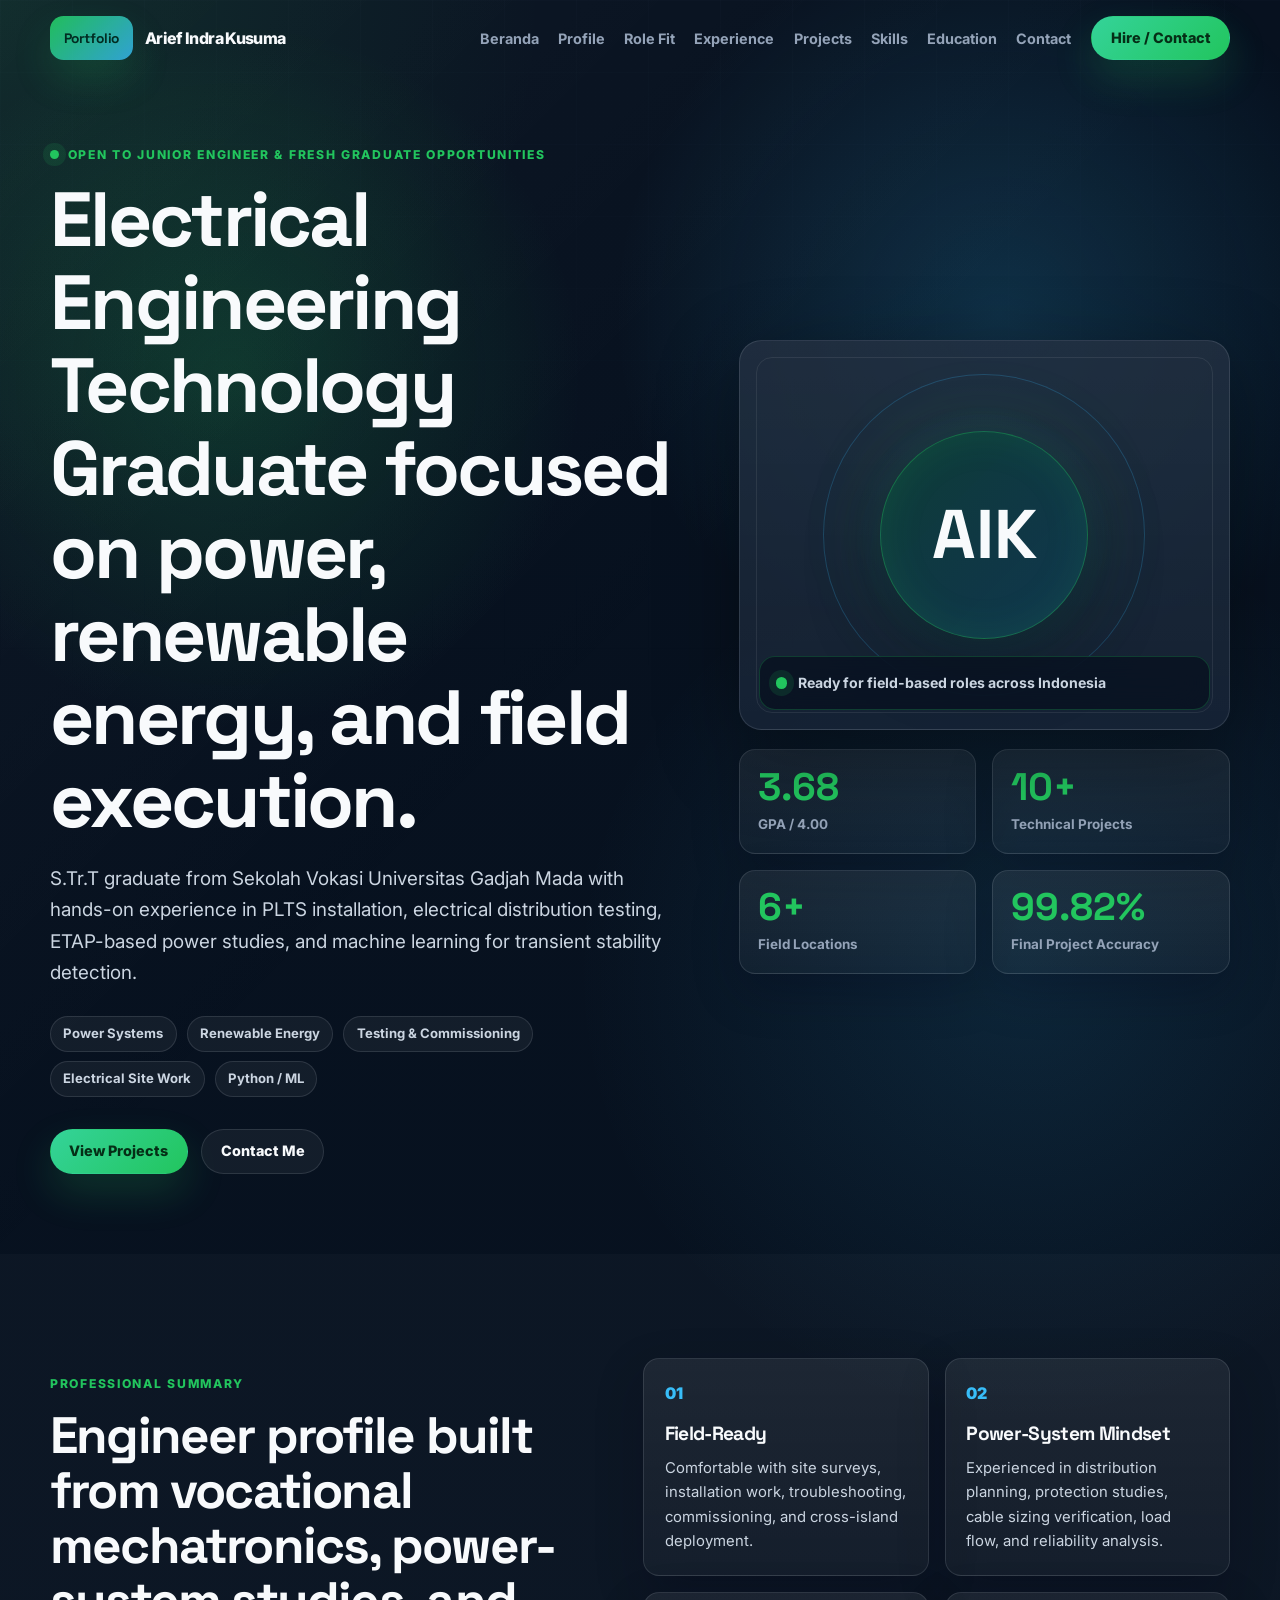
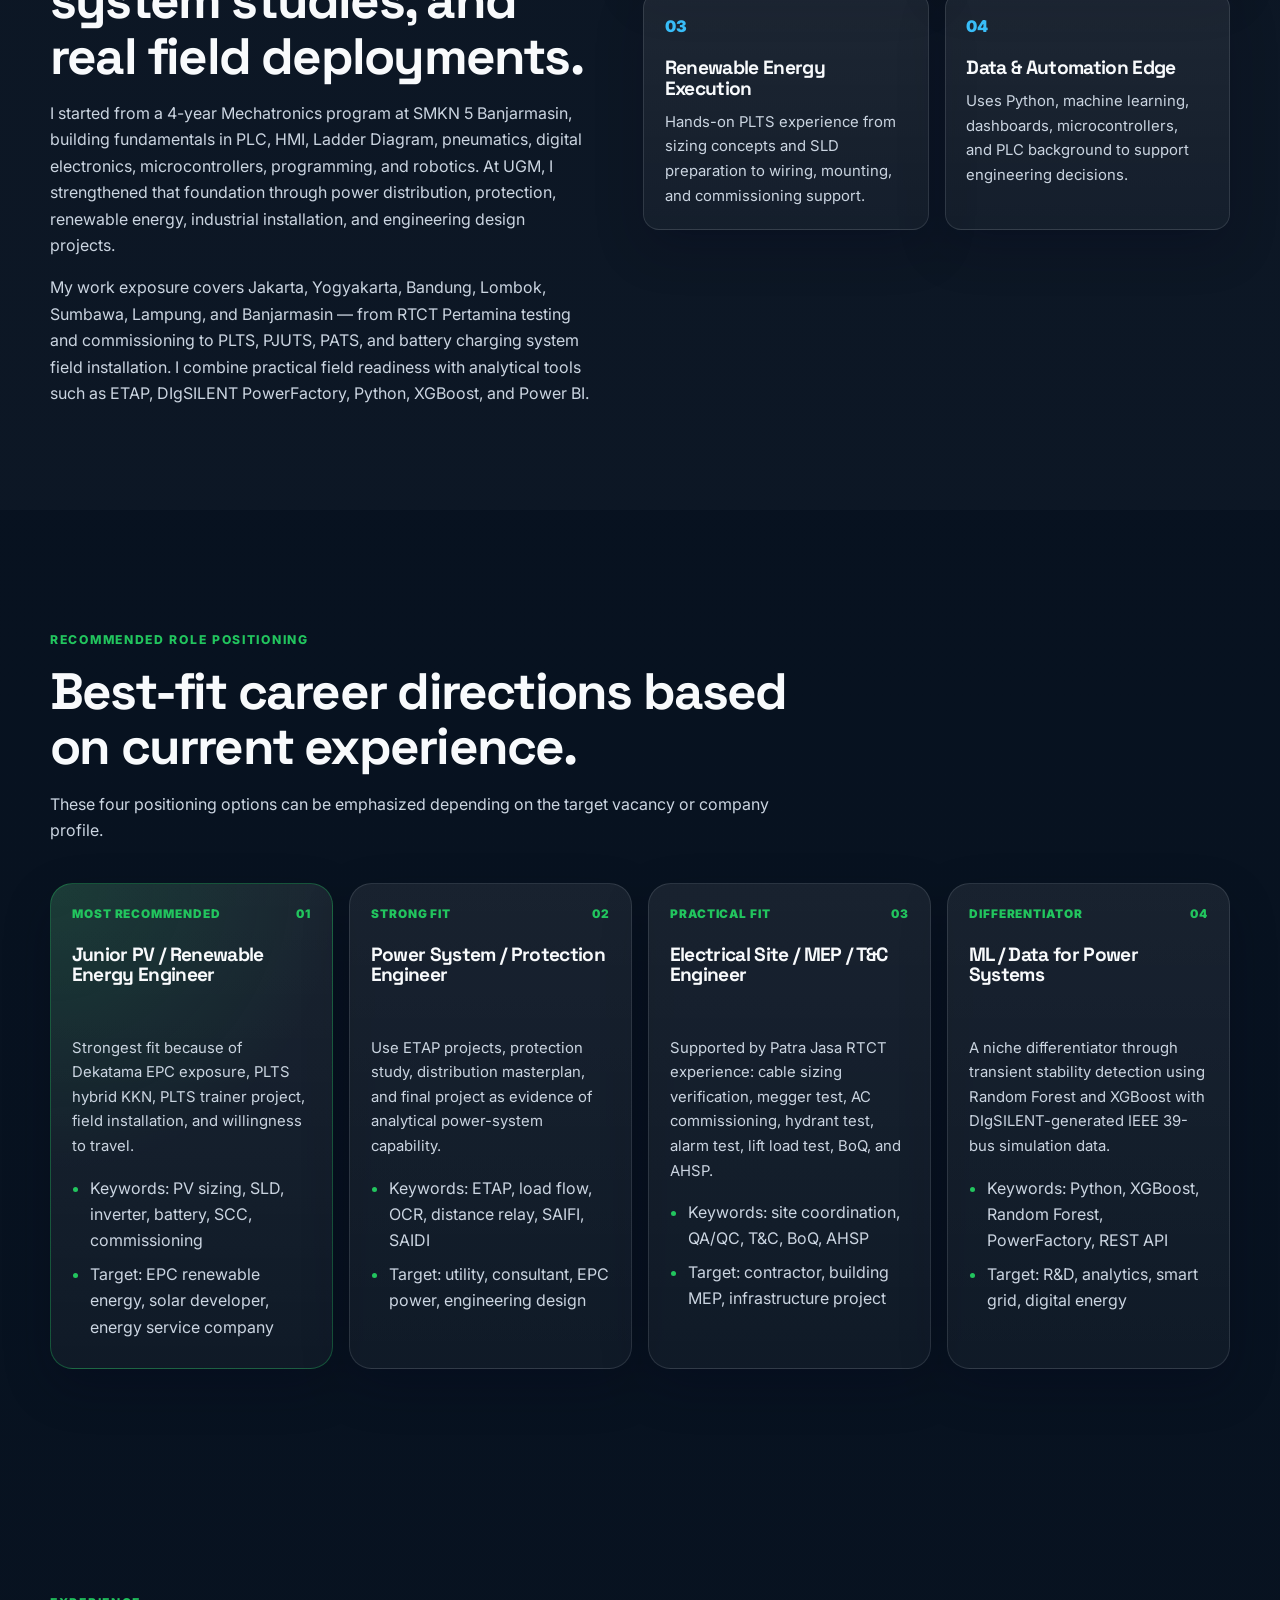
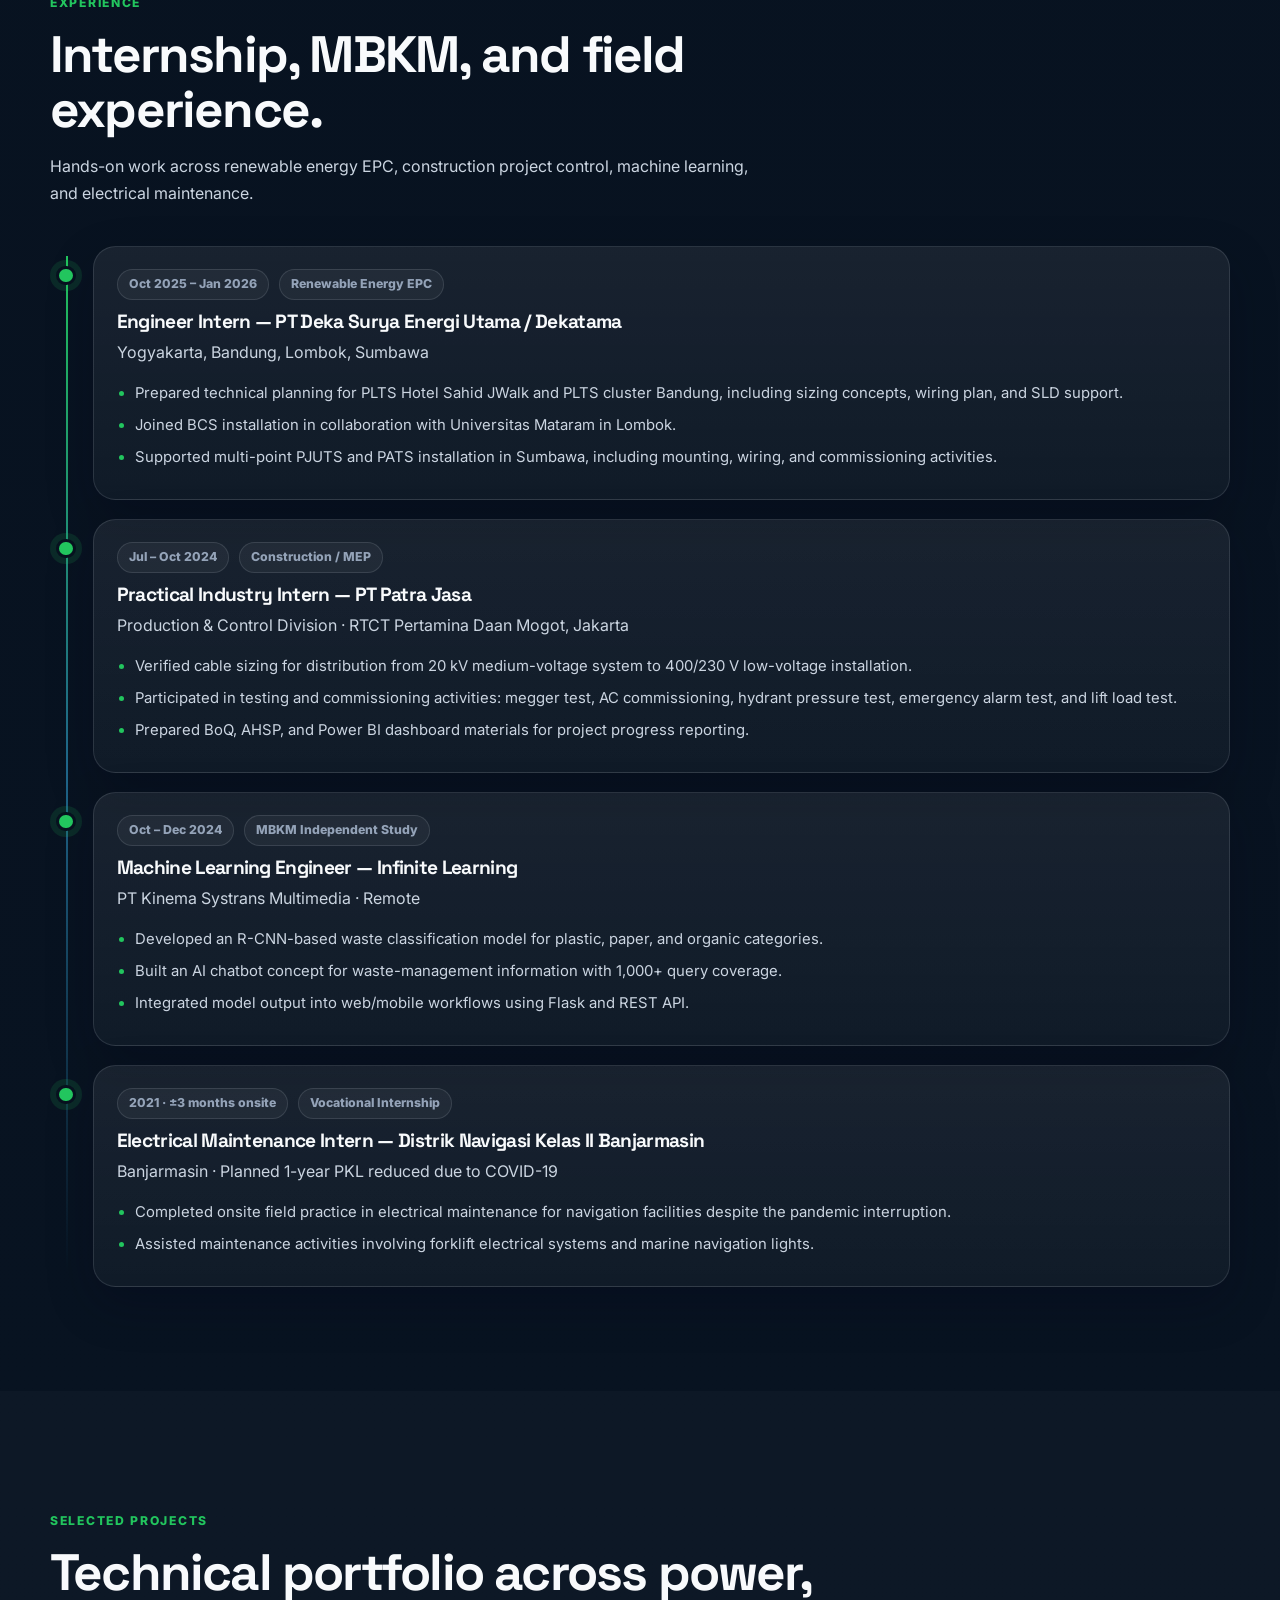
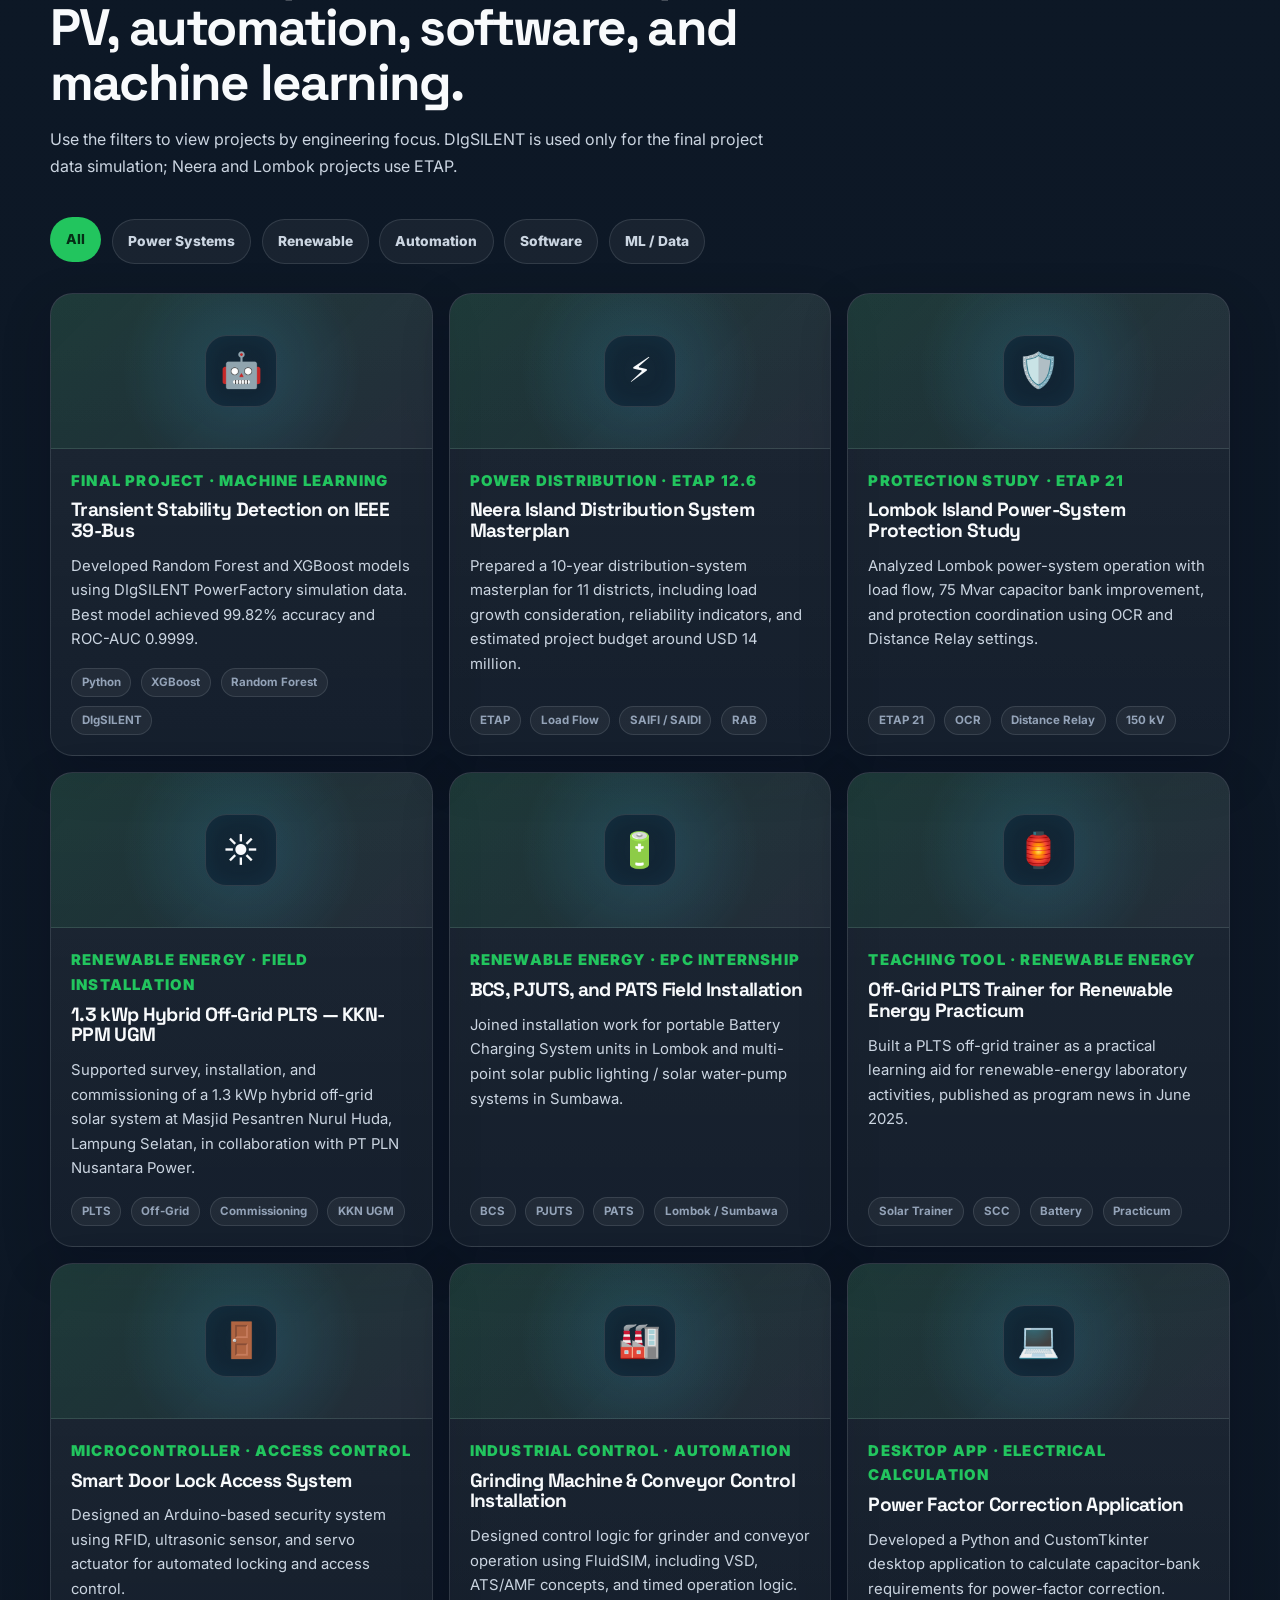
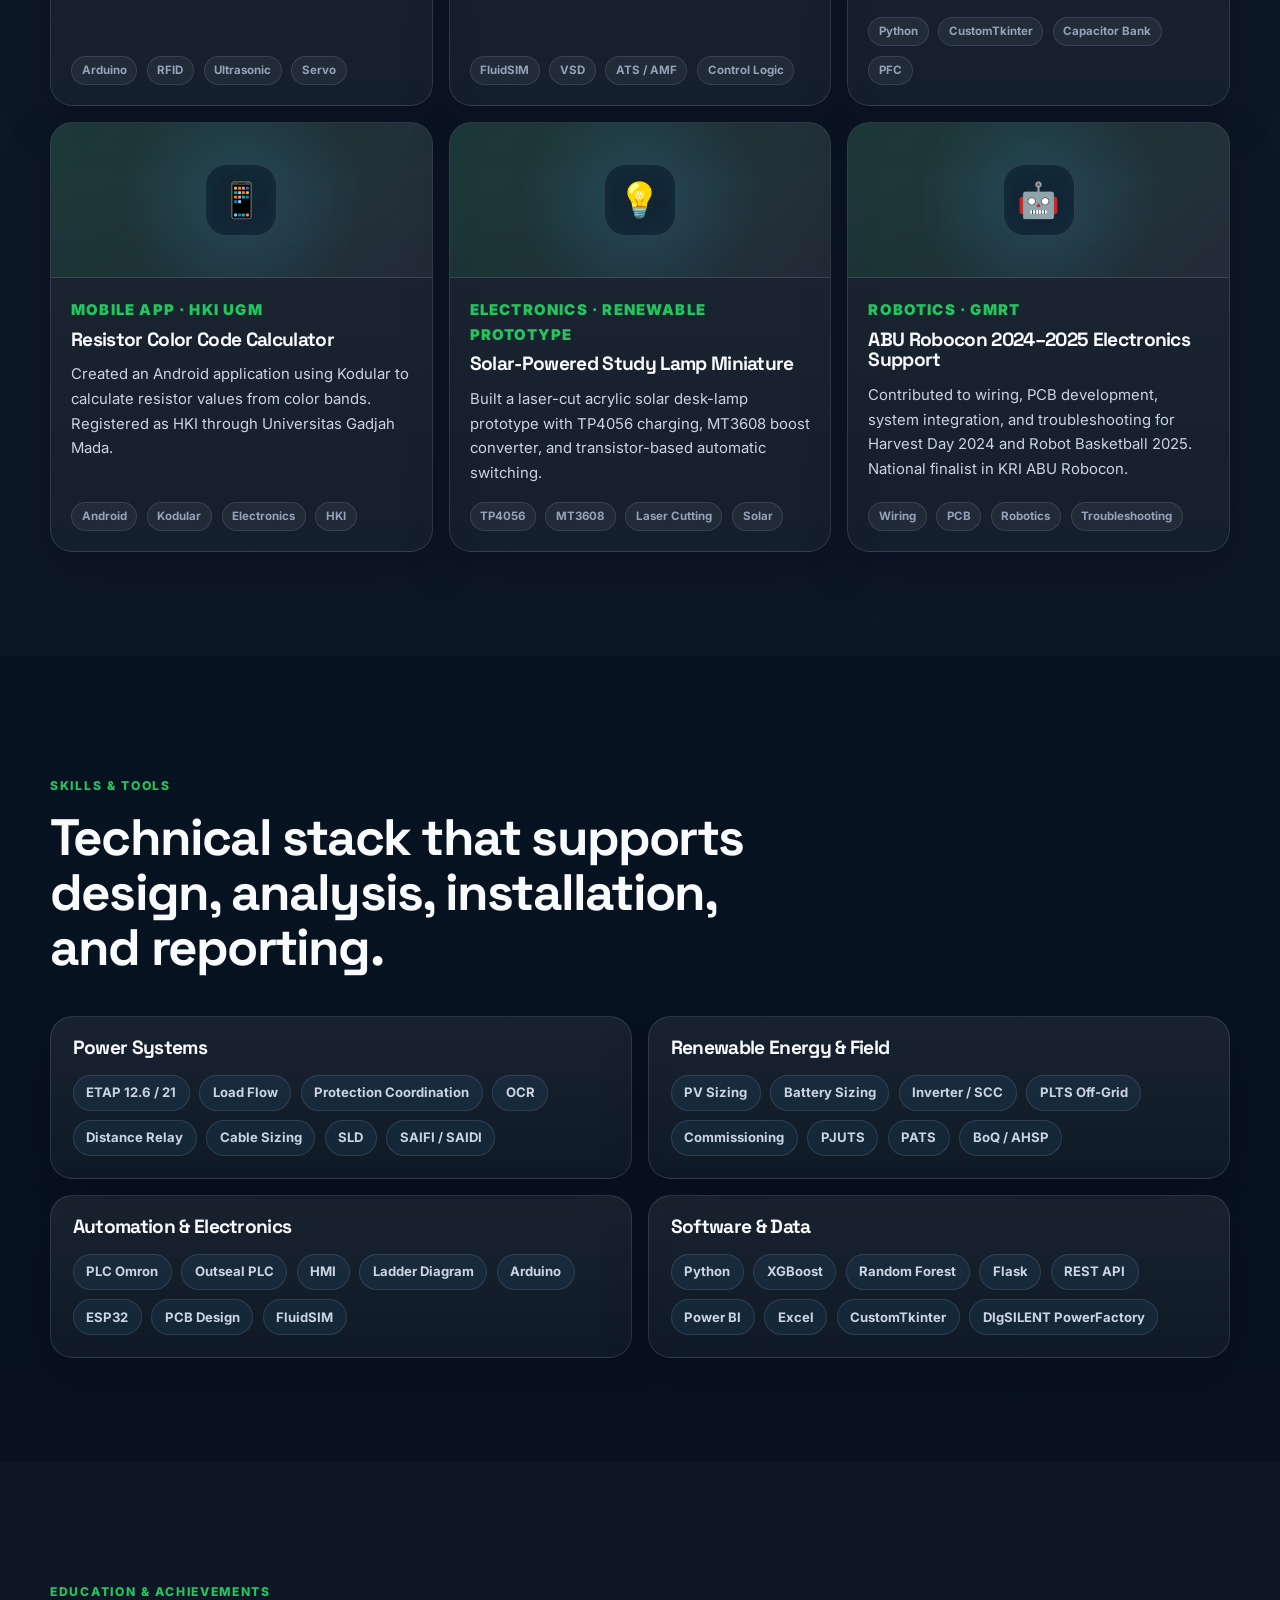
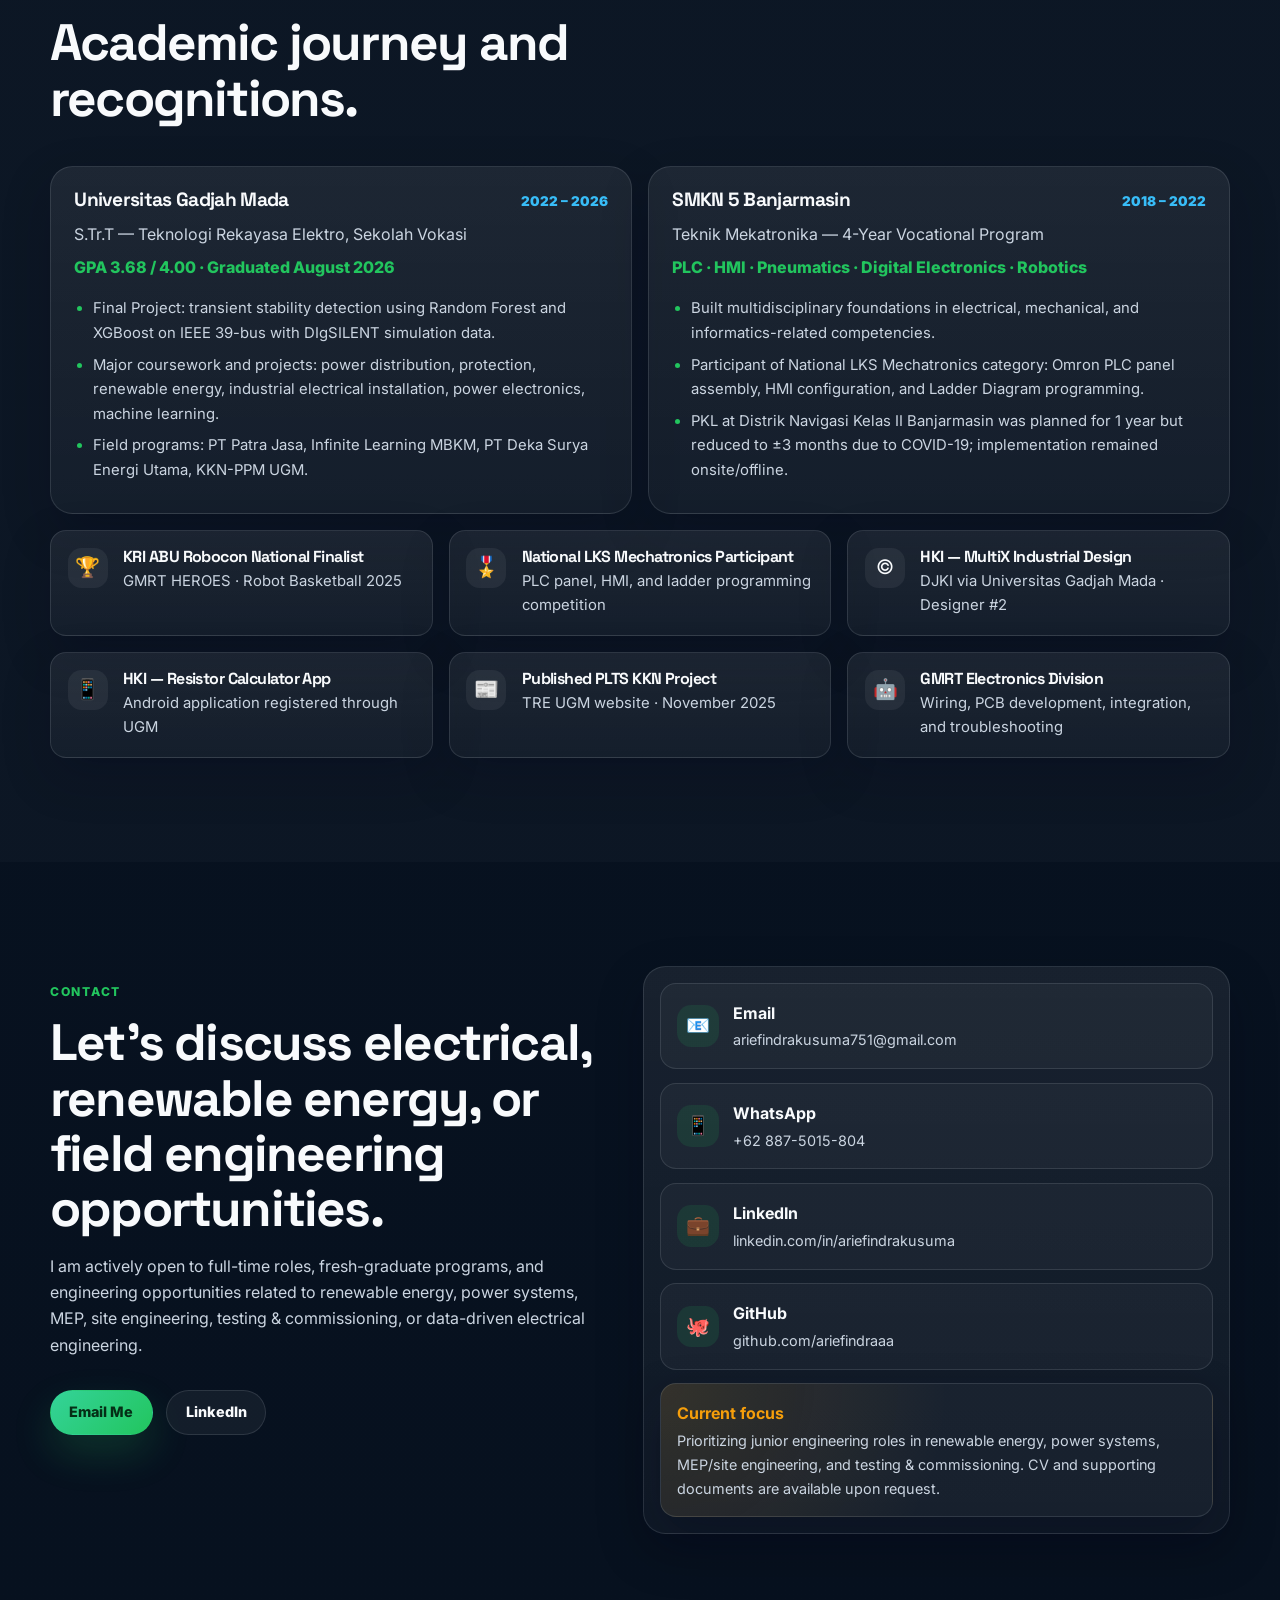
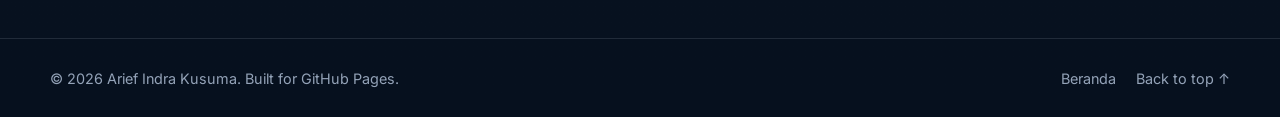
==== portfolio/index.html @ 9d3165d9 "Split landing page and portfolio page - index.html becomes a landing page with a short intro, CTAs, " ====
<!DOCTYPE html>
<html lang="en">
<head>
  <meta charset="UTF-8" />
  <meta name="viewport" content="width=device-width, initial-scale=1.0, viewport-fit=cover" />
  <meta name="description" content="Portfolio of Arief Indra Kusuma — Electrical Engineering Technology graduate from Universitas Gadjah Mada focusing on power systems, renewable energy, field commissioning, and machine learning for power systems." />
  <meta name="theme-color" content="#07111f" />
  <meta property="og:title" content="Portfolio | Arief Indra Kusuma" />
  <meta property="og:description" content="Power systems, renewable energy EPC, testing & commissioning, and machine learning for electrical engineering." />
  <meta property="og:type" content="website" />
  <title>Portfolio | Arief Indra Kusuma</title>
  <link rel="icon" href="data:image/svg+xml,%3Csvg xmlns='http://www.w3.org/2000/svg' viewBox='0 0 100 100'%3E%3Ctext y='.9em' font-size='88'%3E%E2%9A%A1%3C/text%3E%3C/svg%3E" />
  <link rel="preconnect" href="https://fonts.googleapis.com" />
  <link rel="preconnect" href="https://fonts.gstatic.com" crossorigin />
  <link href="https://fonts.googleapis.com/css2?family=Inter:wght@400;500;600;700;800&family=Space+Grotesk:wght@600;700&display=swap" rel="stylesheet" />
  <link rel="stylesheet" href="../style.css" />
</head>
<body>
  <a class="skip-link" href="#main-content">Skip to content</a>

  <header class="site-header" id="siteHeader">
    <nav class="nav" aria-label="Main navigation">
      <a class="brand" href="#home" aria-label="Arief Indra Kusuma home">
        <span class="brand-mark">Portfolio</span>
        <span class="brand-text">Arief Indra Kusuma</span>
      </a>
      <button class="nav-toggle" type="button" aria-label="Open navigation" aria-expanded="false" aria-controls="navMenu">
        <span></span><span></span><span></span>
      </button>
      <ul class="nav-menu" id="navMenu">
        <li><a href="../">Beranda</a></li>
        <li><a href="#profile">Profile</a></li>
        <li><a href="#career">Role Fit</a></li>
        <li><a href="#experience">Experience</a></li>
        <li><a href="#projects">Projects</a></li>
        <li><a href="#skills">Skills</a></li>
        <li><a href="#education">Education</a></li>
        <li><a href="#contact">Contact</a></li>
      </ul>
      <a class="nav-action" href="mailto:ariefindrakusuma751@gmail.com?subject=Opportunity%20for%20Arief%20Indra%20Kusuma">Hire / Contact</a>
    </nav>
  </header>

  <main id="main-content">
    <section class="hero section" id="home" aria-label="Introduction">
      <div class="hero-bg" aria-hidden="true"></div>
      <div class="container hero-grid">
        <div class="hero-copy reveal">
          <p class="eyebrow"><span></span>Open to Junior Engineer & Fresh Graduate Opportunities</p>
          <h1>Electrical Engineering Technology Graduate focused on power, renewable energy, and field execution.</h1>
          <p class="hero-lead">
            S.Tr.T graduate from Sekolah Vokasi Universitas Gadjah Mada with hands-on experience in PLTS installation, electrical distribution testing, ETAP-based power studies, and machine learning for transient stability detection.
          </p>
          <div class="hero-pills" aria-label="Core focus areas">
            <span>Power Systems</span>
            <span>Renewable Energy</span>
            <span>Testing & Commissioning</span>
            <span>Electrical Site Work</span>
            <span>Python / ML</span>
          </div>
          <div class="hero-actions">
            <a class="btn btn-primary" href="#projects">View Projects</a>
            <a class="btn btn-secondary" href="#contact">Contact Me</a>
          </div>
        </div>

        <aside class="hero-panel reveal" aria-label="Portfolio highlight">
          <div class="portrait-card">
            <div class="portrait-glow" aria-hidden="true"></div>
            <div class="portrait-initials" aria-label="Arief Indra Kusuma initials">AIK</div>
            <div class="availability-card">
              <span class="status-dot"></span>
              <span>Ready for field-based roles across Indonesia</span>
            </div>
          </div>
          <div class="metric-grid" aria-label="Quick metrics">
            <div class="metric-card">
              <strong>3.68</strong>
              <span>GPA / 4.00</span>
            </div>
            <div class="metric-card">
              <strong>10+</strong>
              <span>Technical Projects</span>
            </div>
            <div class="metric-card">
              <strong>6+</strong>
              <span>Field Locations</span>
            </div>
            <div class="metric-card">
              <strong>99.82%</strong>
              <span>Final Project Accuracy</span>
            </div>
          </div>
        </aside>
      </div>
    </section>

    <section class="section profile-section" id="profile">
      <div class="container two-col">
        <div class="section-copy reveal">
          <p class="section-label">Professional Summary</p>
          <h2>Engineer profile built from vocational mechatronics, power-system studies, and real field deployments.</h2>
          <p>
            I started from a 4-year Mechatronics program at SMKN 5 Banjarmasin, building fundamentals in PLC, HMI, Ladder Diagram, pneumatics, digital electronics, microcontrollers, programming, and robotics. At UGM, I strengthened that foundation through power distribution, protection, renewable energy, industrial installation, and engineering design projects.
          </p>
          <p>
            My work exposure covers Jakarta, Yogyakarta, Bandung, Lombok, Sumbawa, Lampung, and Banjarmasin — from RTCT Pertamina testing and commissioning to PLTS, PJUTS, PATS, and battery charging system field installation. I combine practical field readiness with analytical tools such as ETAP, DIgSILENT PowerFactory, Python, XGBoost, and Power BI.
          </p>
        </div>
        <div class="value-grid reveal">
          <article class="value-card">
            <span>01</span>
            <h3>Field-Ready</h3>
            <p>Comfortable with site surveys, installation work, troubleshooting, commissioning, and cross-island deployment.</p>
          </article>
          <article class="value-card">
            <span>02</span>
            <h3>Power-System Mindset</h3>
            <p>Experienced in distribution planning, protection studies, cable sizing verification, load flow, and reliability analysis.</p>
          </article>
          <article class="value-card">
            <span>03</span>
            <h3>Renewable Energy Execution</h3>
            <p>Hands-on PLTS experience from sizing concepts and SLD preparation to wiring, mounting, and commissioning support.</p>
          </article>
          <article class="value-card">
            <span>04</span>
            <h3>Data & Automation Edge</h3>
            <p>Uses Python, machine learning, dashboards, microcontrollers, and PLC background to support engineering decisions.</p>
          </article>
        </div>
      </div>
    </section>

    <section class="section" id="career">
      <div class="container">
        <div class="section-head reveal">
          <p class="section-label">Recommended Role Positioning</p>
          <h2>Best-fit career directions based on current experience.</h2>
          <p>These four positioning options can be emphasized depending on the target vacancy or company profile.</p>
        </div>
        <div class="role-grid">
          <article class="role-card recommended reveal">
            <div class="role-topline"><span>Most Recommended</span><span>01</span></div>
            <h3>Junior PV / Renewable Energy Engineer</h3>
            <p>Strongest fit because of Dekatama EPC exposure, PLTS hybrid KKN, PLTS trainer project, field installation, and willingness to travel.</p>
            <ul>
              <li>Keywords: PV sizing, SLD, inverter, battery, SCC, commissioning</li>
              <li>Target: EPC renewable energy, solar developer, energy service company</li>
            </ul>
          </article>
          <article class="role-card reveal">
            <div class="role-topline"><span>Strong Fit</span><span>02</span></div>
            <h3>Power System / Protection Engineer</h3>
            <p>Use ETAP projects, protection study, distribution masterplan, and final project as evidence of analytical power-system capability.</p>
            <ul>
              <li>Keywords: ETAP, load flow, OCR, distance relay, SAIFI, SAIDI</li>
              <li>Target: utility, consultant, EPC power, engineering design</li>
            </ul>
          </article>
          <article class="role-card reveal">
            <div class="role-topline"><span>Practical Fit</span><span>03</span></div>
            <h3>Electrical Site / MEP / T&C Engineer</h3>
            <p>Supported by Patra Jasa RTCT experience: cable sizing verification, megger test, AC commissioning, hydrant test, alarm test, lift load test, BoQ, and AHSP.</p>
            <ul>
              <li>Keywords: site coordination, QA/QC, T&C, BoQ, AHSP</li>
              <li>Target: contractor, building MEP, infrastructure project</li>
            </ul>
          </article>
          <article class="role-card reveal">
            <div class="role-topline"><span>Differentiator</span><span>04</span></div>
            <h3>ML / Data for Power Systems</h3>
            <p>A niche differentiator through transient stability detection using Random Forest and XGBoost with DIgSILENT-generated IEEE 39-bus simulation data.</p>
            <ul>
              <li>Keywords: Python, XGBoost, Random Forest, PowerFactory, REST API</li>
              <li>Target: R&D, analytics, smart grid, digital energy</li>
            </ul>
          </article>
        </div>
      </div>
    </section>

    <section class="section experience-section" id="experience">
      <div class="container">
        <div class="section-head reveal">
          <p class="section-label">Experience</p>
          <h2>Internship, MBKM, and field experience.</h2>
          <p>Hands-on work across renewable energy EPC, construction project control, machine learning, and electrical maintenance.</p>
        </div>
        <div class="timeline">
          <article class="timeline-item reveal">
            <div class="timeline-marker" aria-hidden="true"></div>
            <div class="timeline-content">
              <div class="timeline-meta"><span>Oct 2025 – Jan 2026</span><span>Renewable Energy EPC</span></div>
              <h3>Engineer Intern — PT Deka Surya Energi Utama / Dekatama</h3>
              <p class="timeline-place">Yogyakarta, Bandung, Lombok, Sumbawa</p>
              <ul>
                <li>Prepared technical planning for PLTS Hotel Sahid JWalk and PLTS cluster Bandung, including sizing concepts, wiring plan, and SLD support.</li>
                <li>Joined BCS installation in collaboration with Universitas Mataram in Lombok.</li>
                <li>Supported multi-point PJUTS and PATS installation in Sumbawa, including mounting, wiring, and commissioning activities.</li>
              </ul>
            </div>
          </article>

          <article class="timeline-item reveal">
            <div class="timeline-marker" aria-hidden="true"></div>
            <div class="timeline-content">
              <div class="timeline-meta"><span>Jul – Oct 2024</span><span>Construction / MEP</span></div>
              <h3>Practical Industry Intern — PT Patra Jasa</h3>
              <p class="timeline-place">Production & Control Division · RTCT Pertamina Daan Mogot, Jakarta</p>
              <ul>
                <li>Verified cable sizing for distribution from 20 kV medium-voltage system to 400/230 V low-voltage installation.</li>
                <li>Participated in testing and commissioning activities: megger test, AC commissioning, hydrant pressure test, emergency alarm test, and lift load test.</li>
                <li>Prepared BoQ, AHSP, and Power BI dashboard materials for project progress reporting.</li>
              </ul>
            </div>
          </article>

          <article class="timeline-item reveal">
            <div class="timeline-marker" aria-hidden="true"></div>
            <div class="timeline-content">
              <div class="timeline-meta"><span>Oct – Dec 2024</span><span>MBKM Independent Study</span></div>
              <h3>Machine Learning Engineer — Infinite Learning</h3>
              <p class="timeline-place">PT Kinema Systrans Multimedia · Remote</p>
              <ul>
                <li>Developed an R-CNN-based waste classification model for plastic, paper, and organic categories.</li>
                <li>Built an AI chatbot concept for waste-management information with 1,000+ query coverage.</li>
                <li>Integrated model output into web/mobile workflows using Flask and REST API.</li>
              </ul>
            </div>
          </article>

          <article class="timeline-item reveal">
            <div class="timeline-marker" aria-hidden="true"></div>
            <div class="timeline-content">
              <div class="timeline-meta"><span>2021 · ±3 months onsite</span><span>Vocational Internship</span></div>
              <h3>Electrical Maintenance Intern — Distrik Navigasi Kelas II Banjarmasin</h3>
              <p class="timeline-place">Banjarmasin · Planned 1-year PKL reduced due to COVID-19</p>
              <ul>
                <li>Completed onsite field practice in electrical maintenance for navigation facilities despite the pandemic interruption.</li>
                <li>Assisted maintenance activities involving forklift electrical systems and marine navigation lights.</li>
              </ul>
            </div>
          </article>
        </div>
      </div>
    </section>

    <section class="section projects-section" id="projects">
      <div class="container">
        <div class="section-head reveal">
          <p class="section-label">Selected Projects</p>
          <h2>Technical portfolio across power, PV, automation, software, and machine learning.</h2>
          <p>Use the filters to view projects by engineering focus. DIgSILENT is used only for the final project data simulation; Neera and Lombok projects use ETAP.</p>
        </div>
        <div class="filter-bar reveal" aria-label="Project filters">
          <button class="filter-btn active" type="button" data-filter="all">All</button>
          <button class="filter-btn" type="button" data-filter="power">Power Systems</button>
          <button class="filter-btn" type="button" data-filter="renewable">Renewable</button>
          <button class="filter-btn" type="button" data-filter="automation">Automation</button>
          <button class="filter-btn" type="button" data-filter="software">Software</button>
          <button class="filter-btn" type="button" data-filter="ml">ML / Data</button>
        </div>

        <div class="project-grid">
          <article class="project-card reveal" data-category="ml power software">
            <div class="project-visual"><span>🤖</span></div>
            <div class="project-content">
              <p class="project-type">Final Project · Machine Learning</p>
              <h3>Transient Stability Detection on IEEE 39-Bus</h3>
              <p>Developed Random Forest and XGBoost models using DIgSILENT PowerFactory simulation data. Best model achieved 99.82% accuracy and ROC-AUC 0.9999.</p>
              <div class="tag-list"><span>Python</span><span>XGBoost</span><span>Random Forest</span><span>DIgSILENT</span></div>
            </div>
          </article>

          <article class="project-card reveal" data-category="power">
            <div class="project-visual"><span>⚡</span></div>
            <div class="project-content">
              <p class="project-type">Power Distribution · ETAP 12.6</p>
              <h3>Neera Island Distribution System Masterplan</h3>
              <p>Prepared a 10-year distribution-system masterplan for 11 districts, including load growth consideration, reliability indicators, and estimated project budget around USD 14 million.</p>
              <div class="tag-list"><span>ETAP</span><span>Load Flow</span><span>SAIFI / SAIDI</span><span>RAB</span></div>
            </div>
          </article>

          <article class="project-card reveal" data-category="power">
            <div class="project-visual"><span>🛡️</span></div>
            <div class="project-content">
              <p class="project-type">Protection Study · ETAP 21</p>
              <h3>Lombok Island Power-System Protection Study</h3>
              <p>Analyzed Lombok power-system operation with load flow, 75 Mvar capacitor bank improvement, and protection coordination using OCR and Distance Relay settings.</p>
              <div class="tag-list"><span>ETAP 21</span><span>OCR</span><span>Distance Relay</span><span>150 kV</span></div>
            </div>
          </article>

          <article class="project-card reveal" data-category="renewable power">
            <div class="project-visual"><span>☀️</span></div>
            <div class="project-content">
              <p class="project-type">Renewable Energy · Field Installation</p>
              <h3>1.3 kWp Hybrid Off-Grid PLTS — KKN-PPM UGM</h3>
              <p>Supported survey, installation, and commissioning of a 1.3 kWp hybrid off-grid solar system at Masjid Pesantren Nurul Huda, Lampung Selatan, in collaboration with PT PLN Nusantara Power.</p>
              <div class="tag-list"><span>PLTS</span><span>Off-Grid</span><span>Commissioning</span><span>KKN UGM</span></div>
            </div>
          </article>

          <article class="project-card reveal" data-category="renewable">
            <div class="project-visual"><span>🔋</span></div>
            <div class="project-content">
              <p class="project-type">Renewable Energy · EPC Internship</p>
              <h3>BCS, PJUTS, and PATS Field Installation</h3>
              <p>Joined installation work for portable Battery Charging System units in Lombok and multi-point solar public lighting / solar water-pump systems in Sumbawa.</p>
              <div class="tag-list"><span>BCS</span><span>PJUTS</span><span>PATS</span><span>Lombok / Sumbawa</span></div>
            </div>
          </article>

          <article class="project-card reveal" data-category="renewable automation">
            <div class="project-visual"><span>🏮</span></div>
            <div class="project-content">
              <p class="project-type">Teaching Tool · Renewable Energy</p>
              <h3>Off-Grid PLTS Trainer for Renewable Energy Practicum</h3>
              <p>Built a PLTS off-grid trainer as a practical learning aid for renewable-energy laboratory activities, published as program news in June 2025.</p>
              <div class="tag-list"><span>Solar Trainer</span><span>SCC</span><span>Battery</span><span>Practicum</span></div>
            </div>
          </article>

          <article class="project-card reveal" data-category="automation">
            <div class="project-visual"><span>🚪</span></div>
            <div class="project-content">
              <p class="project-type">Microcontroller · Access Control</p>
              <h3>Smart Door Lock Access System</h3>
              <p>Designed an Arduino-based security system using RFID, ultrasonic sensor, and servo actuator for automated locking and access control.</p>
              <div class="tag-list"><span>Arduino</span><span>RFID</span><span>Ultrasonic</span><span>Servo</span></div>
            </div>
          </article>

          <article class="project-card reveal" data-category="automation power">
            <div class="project-visual"><span>🏭</span></div>
            <div class="project-content">
              <p class="project-type">Industrial Control · Automation</p>
              <h3>Grinding Machine & Conveyor Control Installation</h3>
              <p>Designed control logic for grinder and conveyor operation using FluidSIM, including VSD, ATS/AMF concepts, and timed operation logic.</p>
              <div class="tag-list"><span>FluidSIM</span><span>VSD</span><span>ATS / AMF</span><span>Control Logic</span></div>
            </div>
          </article>

          <article class="project-card reveal" data-category="software power">
            <div class="project-visual"><span>💻</span></div>
            <div class="project-content">
              <p class="project-type">Desktop App · Electrical Calculation</p>
              <h3>Power Factor Correction Application</h3>
              <p>Developed a Python and CustomTkinter desktop application to calculate capacitor-bank requirements for power-factor correction.</p>
              <div class="tag-list"><span>Python</span><span>CustomTkinter</span><span>Capacitor Bank</span><span>PFC</span></div>
            </div>
          </article>

          <article class="project-card reveal" data-category="software automation">
            <div class="project-visual"><span>📱</span></div>
            <div class="project-content">
              <p class="project-type">Mobile App · HKI UGM</p>
              <h3>Resistor Color Code Calculator</h3>
              <p>Created an Android application using Kodular to calculate resistor values from color bands. Registered as HKI through Universitas Gadjah Mada.</p>
              <div class="tag-list"><span>Android</span><span>Kodular</span><span>Electronics</span><span>HKI</span></div>
            </div>
          </article>

          <article class="project-card reveal" data-category="renewable automation">
            <div class="project-visual"><span>💡</span></div>
            <div class="project-content">
              <p class="project-type">Electronics · Renewable Prototype</p>
              <h3>Solar-Powered Study Lamp Miniature</h3>
              <p>Built a laser-cut acrylic solar desk-lamp prototype with TP4056 charging, MT3608 boost converter, and transistor-based automatic switching.</p>
              <div class="tag-list"><span>TP4056</span><span>MT3608</span><span>Laser Cutting</span><span>Solar</span></div>
            </div>
          </article>

          <article class="project-card reveal" data-category="automation power">
            <div class="project-visual"><span>🤖</span></div>
            <div class="project-content">
              <p class="project-type">Robotics · GMRT</p>
              <h3>ABU Robocon 2024–2025 Electronics Support</h3>
              <p>Contributed to wiring, PCB development, system integration, and troubleshooting for Harvest Day 2024 and Robot Basketball 2025. National finalist in KRI ABU Robocon.</p>
              <div class="tag-list"><span>Wiring</span><span>PCB</span><span>Robotics</span><span>Troubleshooting</span></div>
            </div>
          </article>
        </div>
      </div>
    </section>

    <section class="section skills-section" id="skills">
      <div class="container">
        <div class="section-head reveal">
          <p class="section-label">Skills & Tools</p>
          <h2>Technical stack that supports design, analysis, installation, and reporting.</h2>
        </div>
        <div class="skills-layout">
          <article class="skill-group reveal">
            <h3>Power Systems</h3>
            <div class="skill-tags">
              <span>ETAP 12.6 / 21</span><span>Load Flow</span><span>Protection Coordination</span><span>OCR</span><span>Distance Relay</span><span>Cable Sizing</span><span>SLD</span><span>SAIFI / SAIDI</span>
            </div>
          </article>
          <article class="skill-group reveal">
            <h3>Renewable Energy & Field</h3>
            <div class="skill-tags">
              <span>PV Sizing</span><span>Battery Sizing</span><span>Inverter / SCC</span><span>PLTS Off-Grid</span><span>Commissioning</span><span>PJUTS</span><span>PATS</span><span>BoQ / AHSP</span>
            </div>
          </article>
          <article class="skill-group reveal">
            <h3>Automation & Electronics</h3>
            <div class="skill-tags">
              <span>PLC Omron</span><span>Outseal PLC</span><span>HMI</span><span>Ladder Diagram</span><span>Arduino</span><span>ESP32</span><span>PCB Design</span><span>FluidSIM</span>
            </div>
          </article>
          <article class="skill-group reveal">
            <h3>Software & Data</h3>
            <div class="skill-tags">
              <span>Python</span><span>XGBoost</span><span>Random Forest</span><span>Flask</span><span>REST API</span><span>Power BI</span><span>Excel</span><span>CustomTkinter</span><span>DIgSILENT PowerFactory</span>
            </div>
          </article>
        </div>
      </div>
    </section>

    <section class="section education-section" id="education">
      <div class="container">
        <div class="section-head reveal">
          <p class="section-label">Education & Achievements</p>
          <h2>Academic journey and recognitions.</h2>
        </div>
        <div class="education-grid">
          <article class="education-card reveal">
            <div class="education-top"><h3>Universitas Gadjah Mada</h3><span>2022 – 2026</span></div>
            <p class="degree">S.Tr.T — Teknologi Rekayasa Elektro, Sekolah Vokasi</p>
            <p class="highlight">GPA 3.68 / 4.00 · Graduated August 2026</p>
            <ul>
              <li>Final Project: transient stability detection using Random Forest and XGBoost on IEEE 39-bus with DIgSILENT simulation data.</li>
              <li>Major coursework and projects: power distribution, protection, renewable energy, industrial electrical installation, power electronics, machine learning.</li>
              <li>Field programs: PT Patra Jasa, Infinite Learning MBKM, PT Deka Surya Energi Utama, KKN-PPM UGM.</li>
            </ul>
          </article>
          <article class="education-card reveal">
            <div class="education-top"><h3>SMKN 5 Banjarmasin</h3><span>2018 – 2022</span></div>
            <p class="degree">Teknik Mekatronika — 4-Year Vocational Program</p>
            <p class="highlight">PLC · HMI · Pneumatics · Digital Electronics · Robotics</p>
            <ul>
              <li>Built multidisciplinary foundations in electrical, mechanical, and informatics-related competencies.</li>
              <li>Participant of National LKS Mechatronics category: Omron PLC panel assembly, HMI configuration, and Ladder Diagram programming.</li>
              <li>PKL at Distrik Navigasi Kelas II Banjarmasin was planned for 1 year but reduced to ±3 months due to COVID-19; implementation remained onsite/offline.</li>
            </ul>
          </article>
        </div>

        <div class="achievement-grid">
          <article class="achievement-card reveal"><span>🏆</span><div><h3>KRI ABU Robocon National Finalist</h3><p>GMRT HEROES · Robot Basketball 2025</p></div></article>
          <article class="achievement-card reveal"><span>🎖️</span><div><h3>National LKS Mechatronics Participant</h3><p>PLC panel, HMI, and ladder programming competition</p></div></article>
          <article class="achievement-card reveal"><span>©️</span><div><h3>HKI — MultiX Industrial Design</h3><p>DJKI via Universitas Gadjah Mada · Designer #2</p></div></article>
          <article class="achievement-card reveal"><span>📱</span><div><h3>HKI — Resistor Calculator App</h3><p>Android application registered through UGM</p></div></article>
          <article class="achievement-card reveal"><span>📰</span><div><h3>Published PLTS KKN Project</h3><p>TRE UGM website · November 2025</p></div></article>
          <article class="achievement-card reveal"><span>🤖</span><div><h3>GMRT Electronics Division</h3><p>Wiring, PCB development, integration, and troubleshooting</p></div></article>
        </div>
      </div>
    </section>

    <section class="section contact-section" id="contact">
      <div class="container contact-grid">
        <div class="section-copy reveal">
          <p class="section-label">Contact</p>
          <h2>Let’s discuss electrical, renewable energy, or field engineering opportunities.</h2>
          <p>
            I am actively open to full-time roles, fresh-graduate programs, and engineering opportunities related to renewable energy, power systems, MEP, site engineering, testing & commissioning, or data-driven electrical engineering.
          </p>
          <div class="contact-actions">
            <a class="btn btn-primary" href="mailto:ariefindrakusuma751@gmail.com?subject=Opportunity%20for%20Arief%20Indra%20Kusuma">Email Me</a>
            <a class="btn btn-secondary" href="https://www.linkedin.com/in/ariefindrakusuma/" target="_blank" rel="noreferrer">LinkedIn</a>
          </div>
        </div>
        <div class="contact-card reveal">
          <a href="mailto:ariefindrakusuma751@gmail.com">
            <span>📧</span>
            <div><strong>Email</strong><p>ariefindrakusuma751@gmail.com</p></div>
          </a>
          <a href="https://wa.me/628875015804" target="_blank" rel="noreferrer">
            <span>📱</span>
            <div><strong>WhatsApp</strong><p>+62 887-5015-804</p></div>
          </a>
          <a href="https://www.linkedin.com/in/ariefindrakusuma/" target="_blank" rel="noreferrer">
            <span>💼</span>
            <div><strong>LinkedIn</strong><p>linkedin.com/in/ariefindrakusuma</p></div>
          </a>
          <a href="https://github.com/ariefindraaa" target="_blank" rel="noreferrer">
            <span>🐙</span>
            <div><strong>GitHub</strong><p>github.com/ariefindraaa</p></div>
          </a>
          <div class="contact-note">
            <strong>Current focus</strong>
            <p>Prioritizing junior engineering roles in renewable energy, power systems, MEP/site engineering, and testing & commissioning. CV and supporting documents are available upon request.</p>
          </div>
        </div>
      </div>
    </section>
  </main>

  <footer class="site-footer">
    <div class="container footer-inner">
      <p>© <span id="year"></span> Arief Indra Kusuma. Built for GitHub Pages.</p>
      <div class="footer-links">
        <a href="../">Beranda</a>
        <a href="#home">Back to top ↑</a>
      </div>
    </div>
  </footer>

  <button class="back-to-top" type="button" aria-label="Back to top">↑</button>
  <script src="../script.js"></script>
</body>
</html>
---- style.css ----
/*
  Arief Indra Kusuma — Professional Portfolio Theme
  Direction: dark corporate, power-system grid, renewable-energy accent
*/

:root {
  color-scheme: dark;
  --bg: #07111f;
  --bg-2: #0b1728;
  --surface: rgba(14, 27, 47, 0.78);
  --surface-strong: #10223a;
  --surface-soft: rgba(255, 255, 255, 0.045);
  --border: rgba(226, 232, 240, 0.12);
  --border-strong: rgba(56, 189, 248, 0.26);
  --text: #f8fafc;
  --text-soft: #cbd5e1;
  --text-muted: #94a3b8;
  --accent: #22c55e;
  --accent-2: #38bdf8;
  --accent-3: #f59e0b;
  --accent-soft: rgba(34, 197, 94, 0.14);
  --blue-soft: rgba(56, 189, 248, 0.14);
  --gold-soft: rgba(245, 158, 11, 0.12);
  --shadow: 0 24px 80px rgba(0, 0, 0, 0.36);
  --shadow-soft: 0 18px 48px rgba(2, 6, 23, 0.24);
  --radius-sm: 0.75rem;
  --radius-md: 1rem;
  --radius-lg: 1.4rem;
  --max-width: 1180px;
  --header-height: 76px;
}

* {
  box-sizing: border-box;
  margin: 0;
  padding: 0;
}

html {
  scroll-behavior: smooth;
  scroll-padding-top: calc(var(--header-height) + 24px);
}

body {
  min-height: 100vh;
  background:
    radial-gradient(circle at top left, rgba(34, 197, 94, 0.12), transparent 34rem),
    radial-gradient(circle at 80% 10%, rgba(56, 189, 248, 0.12), transparent 28rem),
    linear-gradient(180deg, #07111f 0%, #081321 48%, #07111f 100%);
  color: var(--text);
  font-family: Inter, system-ui, -apple-system, BlinkMacSystemFont, "Segoe UI", sans-serif;
  line-height: 1.65;
  overflow-x: hidden;
}

body::before {
  content: "";
  position: fixed;
  inset: 0;
  pointer-events: none;
  z-index: -2;
  opacity: 0.18;
  background-image:
    linear-gradient(rgba(148, 163, 184, 0.12) 1px, transparent 1px),
    linear-gradient(90deg, rgba(148, 163, 184, 0.12) 1px, transparent 1px);
  background-size: 72px 72px;
  mask-image: linear-gradient(to bottom, black, transparent 90%);
}

body.menu-open {
  overflow: hidden;
}

img,
svg {
  display: block;
  max-width: 100%;
}

a {
  color: inherit;
}

p {
  color: var(--text-soft);
}

ul {
  list-style-position: outside;
}

::selection {
  background: rgba(34, 197, 94, 0.3);
  color: #fff;
}

.skip-link {
  position: fixed;
  top: -120px;
  left: 1rem;
  z-index: 9999;
  padding: 0.75rem 1rem;
  border-radius: 999px;
  background: var(--accent);
  color: #052e16;
  font-weight: 800;
  text-decoration: none;
  transition: top 0.2s ease;
}

.skip-link:focus {
  top: 1rem;
}

.container {
  width: min(100% - 2rem, var(--max-width));
  margin-inline: auto;
}

.section {
  padding: 6.5rem 0;
  position: relative;
}

.section-head {
  max-width: 760px;
  margin-bottom: 2.5rem;
}

.section-label,
.eyebrow {
  display: inline-flex;
  align-items: center;
  gap: 0.55rem;
  color: var(--accent);
  font-size: 0.76rem;
  font-weight: 800;
  letter-spacing: 0.14em;
  text-transform: uppercase;
  margin-bottom: 0.85rem;
}

.eyebrow span {
  width: 0.55rem;
  height: 0.55rem;
  border-radius: 999px;
  background: var(--accent);
  box-shadow: 0 0 0 7px rgba(34, 197, 94, 0.12);
}

h1,
h2,
h3 {
  color: var(--text);
  font-family: "Space Grotesk", Inter, sans-serif;
  line-height: 1.08;
  letter-spacing: -0.035em;
}

h1 {
  font-size: clamp(2.55rem, 6vw, 5.7rem);
  max-width: 930px;
}

h2 {
  font-size: clamp(2rem, 4vw, 3.45rem);
}

h3 {
  font-size: 1.2rem;
}

.section-head p,
.section-copy p {
  max-width: 720px;
  margin-top: 1rem;
}

/* Header */
.site-header {
  position: fixed;
  top: 0;
  left: 0;
  right: 0;
  z-index: 1000;
  min-height: var(--header-height);
  transition: background 0.25s ease, border-color 0.25s ease, box-shadow 0.25s ease;
}

.site-header.scrolled {
  background: rgba(7, 17, 31, 0.86);
  backdrop-filter: blur(18px);
  border-bottom: 1px solid var(--border);
  box-shadow: 0 14px 40px rgba(2, 6, 23, 0.32);
}

.nav {
  width: min(100% - 2rem, var(--max-width));
  min-height: var(--header-height);
  margin: 0 auto;
  display: flex;
  align-items: center;
  gap: 1.25rem;
}

.brand {
  display: inline-flex;
  align-items: center;
  gap: 0.75rem;
  text-decoration: none;
  margin-right: auto;
}

.brand-mark {
  width: 2.7rem;
  height: 2.7rem;
  display: grid;
  place-items: center;
  border-radius: 0.85rem;
  background:
    linear-gradient(135deg, rgba(34, 197, 94, 0.95), rgba(56, 189, 248, 0.82));
  color: #022c22;
  font-family: "Space Grotesk", sans-serif;
  font-weight: 800;
  box-shadow: 0 18px 38px rgba(34, 197, 94, 0.18);
}

.brand-text {
  font-weight: 800;
  letter-spacing: -0.04em;
}

.nav-menu {
  display: flex;
  align-items: center;
  gap: 1.2rem;
  list-style: none;
}

.nav-menu a {
  color: var(--text-muted);
  font-size: 0.9rem;
  font-weight: 700;
  text-decoration: none;
  transition: color 0.2s ease;
}

.nav-menu a:hover,
.nav-menu a.active {
  color: var(--text);
}

.nav-action,
.btn {
  display: inline-flex;
  align-items: center;
  justify-content: center;
  gap: 0.55rem;
  min-height: 2.8rem;
  border-radius: 999px;
  border: 1px solid transparent;
  padding: 0.78rem 1.15rem;
  font-weight: 800;
  font-size: 0.9rem;
  line-height: 1;
  text-decoration: none;
  cursor: pointer;
  transition: transform 0.2s ease, border-color 0.2s ease, background 0.2s ease, box-shadow 0.2s ease;
}

.nav-action,
.btn-primary {
  color: #052e16;
  background: linear-gradient(135deg, #34d399, #22c55e);
  box-shadow: 0 18px 40px rgba(34, 197, 94, 0.2);
}

.nav-action:hover,
.btn-primary:hover {
  transform: translateY(-2px);
  box-shadow: 0 22px 48px rgba(34, 197, 94, 0.3);
}

.btn-secondary {
  color: var(--text);
  background: rgba(255, 255, 255, 0.05);
  border-color: var(--border);
}

.btn-secondary:hover {
  transform: translateY(-2px);
  border-color: var(--border-strong);
  background: rgba(56, 189, 248, 0.08);
}

.nav-toggle {
  display: none;
  width: 2.7rem;
  height: 2.7rem;
  border: 1px solid var(--border);
  border-radius: 0.85rem;
  background: rgba(255, 255, 255, 0.05);
  cursor: pointer;
}

.nav-toggle span {
  display: block;
  width: 1.25rem;
  height: 2px;
  margin: 0.25rem auto;
  border-radius: 999px;
  background: var(--text);
  transition: transform 0.2s ease, opacity 0.2s ease;
}

.nav-toggle[aria-expanded="true"] span:nth-child(1) {
  transform: translateY(6px) rotate(45deg);
}

.nav-toggle[aria-expanded="true"] span:nth-child(2) {
  opacity: 0;
}

.nav-toggle[aria-expanded="true"] span:nth-child(3) {
  transform: translateY(-6px) rotate(-45deg);
}

/* Hero */
.hero {
  min-height: 100vh;
  display: grid;
  align-items: center;
  padding-top: calc(var(--header-height) + 4rem);
  padding-bottom: 5rem;
  overflow: hidden;
}

.hero-bg {
  position: absolute;
  inset: 0;
  z-index: -1;
  background:
    radial-gradient(circle at 18% 30%, rgba(34, 197, 94, 0.18), transparent 22rem),
    radial-gradient(circle at 78% 25%, rgba(56, 189, 248, 0.18), transparent 24rem),
    linear-gradient(135deg, rgba(255, 255, 255, 0.035), transparent 52%);
}

.hero-grid {
  display: grid;
  grid-template-columns: minmax(0, 1.12fr) minmax(330px, 0.88fr);
  gap: 4rem;
  align-items: center;
}

.hero-lead {
  max-width: 760px;
  margin-top: 1.35rem;
  font-size: clamp(1rem, 1.8vw, 1.18rem);
}

.hero-pills,
.skill-tags,
.tag-list {
  display: flex;
  flex-wrap: wrap;
  gap: 0.6rem;
}

.hero-pills {
  margin-top: 1.75rem;
}

.hero-pills span,
.skill-tags span,
.tag-list span {
  display: inline-flex;
  align-items: center;
  min-height: 2rem;
  border: 1px solid var(--border);
  border-radius: 999px;
  padding: 0.38rem 0.78rem;
  background: rgba(255, 255, 255, 0.05);
  color: var(--text-soft);
  font-size: 0.82rem;
  font-weight: 700;
}

.hero-actions,
.contact-actions {
  display: flex;
  flex-wrap: wrap;
  gap: 0.85rem;
  margin-top: 2rem;
}

.hero-panel {
  display: grid;
  gap: 1.2rem;
}

.portrait-card {
  position: relative;
  display: grid;
  place-items: center;
  min-height: 390px;
  border: 1px solid var(--border);
  border-radius: var(--radius-lg);
  background:
    linear-gradient(180deg, rgba(255, 255, 255, 0.08), rgba(255, 255, 255, 0.035)),
    var(--surface);
  box-shadow: var(--shadow);
  overflow: hidden;
}

.portrait-card::before,
.portrait-card::after {
  content: "";
  position: absolute;
  border-radius: 999px;
}

.portrait-card::before {
  width: 20rem;
  height: 20rem;
  border: 1px solid rgba(56, 189, 248, 0.22);
  background: radial-gradient(circle, rgba(56, 189, 248, 0.13), transparent 58%);
}

.portrait-card::after {
  inset: 1rem;
  border: 1px solid rgba(255, 255, 255, 0.08);
  border-radius: calc(var(--radius-lg) - 0.4rem);
  pointer-events: none;
}

.portrait-glow {
  position: absolute;
  width: 13rem;
  height: 13rem;
  border-radius: 999px;
  background: rgba(34, 197, 94, 0.18);
  filter: blur(36px);
}

.portrait-initials {
  position: relative;
  z-index: 1;
  width: 13rem;
  height: 13rem;
  display: grid;
  place-items: center;
  border-radius: 50%;
  border: 1px solid rgba(34, 197, 94, 0.38);
  background:
    linear-gradient(135deg, rgba(34, 197, 94, 0.2), rgba(56, 189, 248, 0.16)),
    #091a2e;
  color: var(--text);
  font-family: "Space Grotesk", sans-serif;
  font-size: 4.3rem;
  font-weight: 800;
  box-shadow: inset 0 0 42px rgba(34, 197, 94, 0.12), 0 24px 72px rgba(2, 6, 23, 0.42);
}

.availability-card {
  position: absolute;
  left: 1.2rem;
  right: 1.2rem;
  bottom: 1.2rem;
  z-index: 2;
  display: flex;
  align-items: center;
  gap: 0.65rem;
  border: 1px solid rgba(34, 197, 94, 0.24);
  border-radius: 1rem;
  padding: 0.9rem 1rem;
  background: rgba(7, 17, 31, 0.76);
  backdrop-filter: blur(18px);
  color: var(--text-soft);
  font-size: 0.88rem;
  font-weight: 700;
}

.status-dot {
  width: 0.7rem;
  height: 0.7rem;
  flex: 0 0 auto;
  border-radius: 999px;
  background: var(--accent);
  box-shadow: 0 0 0 7px rgba(34, 197, 94, 0.13);
}

.metric-grid {
  display: grid;
  grid-template-columns: repeat(2, minmax(0, 1fr));
  gap: 1rem;
}

.metric-card,
.value-card,
.role-card,
.timeline-content,
.project-card,
.skill-group,
.education-card,
.achievement-card,
.contact-card,
.contact-note {
  border: 1px solid var(--border);
  background: linear-gradient(180deg, rgba(255, 255, 255, 0.072), rgba(255, 255, 255, 0.035));
  box-shadow: var(--shadow-soft);
}

.metric-card {
  border-radius: var(--radius-md);
  padding: 1.1rem;
}

.metric-card strong {
  display: block;
  color: var(--accent);
  font-family: "Space Grotesk", sans-serif;
  font-size: clamp(1.65rem, 4vw, 2.4rem);
  line-height: 1;
}

.metric-card span {
  display: block;
  margin-top: 0.4rem;
  color: var(--text-muted);
  font-size: 0.84rem;
  font-weight: 700;
}

/* Profile */
.profile-section,
.projects-section,
.education-section {
  background: rgba(255, 255, 255, 0.025);
}

.two-col,
.contact-grid {
  display: grid;
  grid-template-columns: minmax(0, 0.96fr) minmax(0, 1.04fr);
  gap: 3.2rem;
  align-items: start;
}

.value-grid {
  display: grid;
  grid-template-columns: repeat(2, minmax(0, 1fr));
  gap: 1rem;
}

.value-card {
  min-height: 210px;
  border-radius: var(--radius-md);
  padding: 1.3rem;
  transition: transform 0.2s ease, border-color 0.2s ease, background 0.2s ease;
}

.value-card:hover,
.role-card:hover,
.project-card:hover,
.skill-group:hover,
.education-card:hover,
.achievement-card:hover,
.contact-card a:hover {
  transform: translateY(-4px);
  border-color: var(--border-strong);
}

.value-card span {
  display: inline-flex;
  color: var(--accent-2);
  font-weight: 900;
  margin-bottom: 1.15rem;
}

.value-card h3 {
  margin-bottom: 0.65rem;
}

.value-card p,
.role-card p,
.project-card p,
.skill-group p,
.education-card li,
.timeline-content li,
.achievement-card p,
.contact-note p {
  font-size: 0.93rem;
}

/* Role cards */
.role-grid {
  display: grid;
  grid-template-columns: repeat(4, minmax(0, 1fr));
  gap: 1rem;
}

.role-card {
  position: relative;
  overflow: hidden;
  min-height: 420px;
  border-radius: var(--radius-lg);
  padding: 1.3rem;
  transition: transform 0.2s ease, border-color 0.2s ease;
}

.role-card.recommended {
  border-color: rgba(34, 197, 94, 0.34);
  background:
    radial-gradient(circle at top left, rgba(34, 197, 94, 0.15), transparent 18rem),
    linear-gradient(180deg, rgba(255, 255, 255, 0.08), rgba(255, 255, 255, 0.035));
}

.role-topline {
  display: flex;
  justify-content: space-between;
  gap: 0.75rem;
  margin-bottom: 1.25rem;
  color: var(--accent);
  font-size: 0.74rem;
  font-weight: 900;
  letter-spacing: 0.08em;
  text-transform: uppercase;
}

.role-card h3 {
  min-height: 4.8rem;
  margin-bottom: 0.9rem;
}

.role-card ul,
.timeline-content ul,
.education-card ul {
  padding-left: 1.15rem;
  margin-top: 1rem;
  color: var(--text-soft);
}

.role-card li,
.timeline-content li,
.education-card li {
  margin-bottom: 0.45rem;
}

.role-card li::marker,
.timeline-content li::marker,
.education-card li::marker {
  color: var(--accent);
}

/* Timeline */
.experience-section {
  overflow: hidden;
}

.timeline {
  position: relative;
  display: grid;
  gap: 1.2rem;
  margin-left: 0.4rem;
}

.timeline::before {
  content: "";
  position: absolute;
  top: 0.6rem;
  bottom: 0.6rem;
  left: 0.58rem;
  width: 2px;
  background: linear-gradient(var(--accent), rgba(56, 189, 248, 0.5), transparent);
}

.timeline-item {
  position: relative;
  display: grid;
  grid-template-columns: 1.3rem minmax(0, 1fr);
  gap: 1rem;
}

.timeline-marker {
  position: relative;
  z-index: 2;
  width: 1.2rem;
  height: 1.2rem;
  margin-top: 1.25rem;
  border: 3px solid var(--bg);
  border-radius: 999px;
  background: var(--accent);
  box-shadow: 0 0 0 6px rgba(34, 197, 94, 0.13);
}

.timeline-content {
  border-radius: var(--radius-lg);
  padding: 1.4rem;
}

.timeline-meta {
  display: flex;
  flex-wrap: wrap;
  gap: 0.6rem;
  margin-bottom: 0.75rem;
}

.timeline-meta span {
  display: inline-flex;
  border: 1px solid var(--border);
  border-radius: 999px;
  padding: 0.25rem 0.7rem;
  background: rgba(255, 255, 255, 0.045);
  color: var(--text-muted);
  font-size: 0.77rem;
  font-weight: 800;
}

.timeline-place,
.degree,
.highlight {
  margin-top: 0.4rem;
}

.highlight {
  color: var(--accent);
  font-weight: 800;
}

/* Projects */
.filter-bar {
  display: flex;
  flex-wrap: wrap;
  gap: 0.65rem;
  margin-bottom: 1.8rem;
}

.filter-btn {
  border: 1px solid var(--border);
  border-radius: 999px;
  padding: 0.62rem 0.95rem;
  background: rgba(255, 255, 255, 0.05);
  color: var(--text-soft);
  font: inherit;
  font-size: 0.86rem;
  font-weight: 800;
  cursor: pointer;
  transition: background 0.2s ease, color 0.2s ease, border-color 0.2s ease, transform 0.2s ease;
}

.filter-btn:hover,
.filter-btn.active {
  color: #052e16;
  border-color: transparent;
  background: var(--accent);
  transform: translateY(-2px);
}

.project-grid {
  display: grid;
  grid-template-columns: repeat(3, minmax(0, 1fr));
  gap: 1rem;
}

.project-card {
  display: flex;
  flex-direction: column;
  overflow: hidden;
  min-height: 430px;
  border-radius: var(--radius-lg);
  transition: transform 0.2s ease, border-color 0.2s ease, opacity 0.25s ease;
}

.project-card.hidden {
  display: none;
}

.project-visual {
  min-height: 155px;
  display: grid;
  place-items: center;
  background:
    radial-gradient(circle at center, rgba(56, 189, 248, 0.16), transparent 58%),
    linear-gradient(135deg, rgba(34, 197, 94, 0.12), rgba(255, 255, 255, 0.035));
  border-bottom: 1px solid var(--border);
}

.project-visual span {
  width: 4.5rem;
  height: 4.5rem;
  display: grid;
  place-items: center;
  border: 1px solid rgba(255, 255, 255, 0.12);
  border-radius: 1.35rem;
  background: rgba(7, 17, 31, 0.58);
  font-size: 2.15rem;
  box-shadow: inset 0 0 24px rgba(56, 189, 248, 0.08);
}

.project-content {
  display: flex;
  flex: 1;
  flex-direction: column;
  padding: 1.25rem;
}

.project-type {
  margin-bottom: 0.45rem;
  color: var(--accent);
  font-size: 0.74rem;
  font-weight: 900;
  letter-spacing: 0.08em;
  text-transform: uppercase;
}

.project-card h3 {
  margin-bottom: 0.75rem;
}

.tag-list {
  margin-top: auto;
  padding-top: 1rem;
}

.tag-list span {
  min-height: 1.7rem;
  padding: 0.25rem 0.6rem;
  font-size: 0.72rem;
  color: var(--text-muted);
}

/* Skills */
.skills-layout {
  display: grid;
  grid-template-columns: repeat(2, minmax(0, 1fr));
  gap: 1rem;
}

.skill-group {
  border-radius: var(--radius-lg);
  padding: 1.35rem;
  transition: transform 0.2s ease, border-color 0.2s ease;
}

.skill-group h3 {
  margin-bottom: 1rem;
}

.skill-tags span {
  background: rgba(56, 189, 248, 0.07);
}

/* Education */
.education-grid {
  display: grid;
  grid-template-columns: repeat(2, minmax(0, 1fr));
  gap: 1rem;
}

.education-card {
  border-radius: var(--radius-lg);
  padding: 1.45rem;
  transition: transform 0.2s ease, border-color 0.2s ease;
}

.education-top {
  display: flex;
  align-items: flex-start;
  justify-content: space-between;
  gap: 1rem;
  margin-bottom: 0.55rem;
}

.education-top span {
  color: var(--accent-2);
  font-size: 0.84rem;
  font-weight: 900;
  white-space: nowrap;
}

.achievement-grid {
  display: grid;
  grid-template-columns: repeat(3, minmax(0, 1fr));
  gap: 1rem;
  margin-top: 1rem;
}

.achievement-card {
  display: flex;
  gap: 0.95rem;
  align-items: flex-start;
  border-radius: var(--radius-md);
  padding: 1.05rem;
  transition: transform 0.2s ease, border-color 0.2s ease;
}

.achievement-card > span {
  width: 2.5rem;
  height: 2.5rem;
  display: grid;
  place-items: center;
  flex: 0 0 auto;
  border-radius: 0.85rem;
  background: rgba(255, 255, 255, 0.06);
  font-size: 1.25rem;
}

.achievement-card h3 {
  font-size: 1rem;
  margin-bottom: 0.25rem;
}

/* Contact */
.contact-section {
  overflow: hidden;
}

.contact-card {
  display: grid;
  gap: 0.85rem;
  border-radius: var(--radius-lg);
  padding: 1rem;
}

.contact-card a {
  display: flex;
  align-items: center;
  gap: 0.9rem;
  border: 1px solid var(--border);
  border-radius: var(--radius-md);
  padding: 1rem;
  background: rgba(255, 255, 255, 0.035);
  text-decoration: none;
  transition: transform 0.2s ease, border-color 0.2s ease, background 0.2s ease;
}

.contact-card a span {
  width: 2.6rem;
  height: 2.6rem;
  display: grid;
  place-items: center;
  flex: 0 0 auto;
  border-radius: 0.9rem;
  background: rgba(34, 197, 94, 0.12);
  font-size: 1.2rem;
}

.contact-card strong {
  display: block;
  margin-bottom: 0.15rem;
}

.contact-card p {
  font-size: 0.9rem;
  word-break: break-word;
}

.contact-note {
  border-radius: var(--radius-md);
  padding: 1rem;
  background:
    radial-gradient(circle at top left, var(--gold-soft), transparent 18rem),
    rgba(255, 255, 255, 0.035);
}

.contact-note strong {
  color: var(--accent-3);
}

.contact-note code {
  color: #fde68a;
  font-size: 0.85em;
}

/* Footer */
.site-footer {
  border-top: 1px solid var(--border);
  background: rgba(7, 17, 31, 0.78);
  padding: 1.7rem 0;
}

.footer-inner {
  display: flex;
  align-items: center;
  justify-content: space-between;
  gap: 1rem;
}

.footer-inner p,
.footer-inner a {
  color: var(--text-muted);
  font-size: 0.9rem;
  text-decoration: none;
}

.footer-inner a:hover {
  color: var(--accent);
}

.back-to-top {
  position: fixed;
  right: 1.2rem;
  bottom: 1.2rem;
  z-index: 100;
  width: 3rem;
  height: 3rem;
  display: grid;
  place-items: center;
  border: 1px solid rgba(34, 197, 94, 0.28);
  border-radius: 999px;
  background: rgba(7, 17, 31, 0.78);
  color: var(--text);
  backdrop-filter: blur(12px);
  cursor: pointer;
  opacity: 0;
  pointer-events: none;
  transform: translateY(10px);
  transition: opacity 0.2s ease, transform 0.2s ease, border-color 0.2s ease;
}

.back-to-top.show {
  opacity: 1;
  pointer-events: auto;
  transform: translateY(0);
}

.back-to-top:hover {
  border-color: var(--accent);
}

/* Animations */
.reveal {
  opacity: 0;
  transform: translateY(20px);
  transition: opacity 0.68s ease, transform 0.68s ease;
}

.reveal.visible {
  opacity: 1;
  transform: translateY(0);
}

@media (prefers-reduced-motion: reduce) {
  html {
    scroll-behavior: auto;
  }

  *,
  *::before,
  *::after {
    animation-duration: 0.001ms !important;
    animation-iteration-count: 1 !important;
    scroll-behavior: auto !important;
    transition-duration: 0.001ms !important;
  }

  .reveal {
    opacity: 1;
    transform: none;
  }
}

/* Responsive */
@media (max-width: 1080px) {
  .nav-menu {
    gap: 0.85rem;
  }

  .nav-menu a {
    font-size: 0.84rem;
  }

  .role-grid,
  .project-grid {
    grid-template-columns: repeat(2, minmax(0, 1fr));
  }

  .role-card {
    min-height: 350px;
  }

  .achievement-grid {
    grid-template-columns: repeat(2, minmax(0, 1fr));
  }
}

@media (max-width: 900px) {
  :root {
    --header-height: 68px;
  }

  .nav-toggle {
    display: block;
  }

  .nav-menu {
    position: fixed;
    top: var(--header-height);
    left: 1rem;
    right: 1rem;
    display: grid;
    gap: 0.25rem;
    max-height: calc(100vh - var(--header-height) - 2rem);
    overflow-y: auto;
    border: 1px solid var(--border);
    border-radius: 1.2rem;
    padding: 0.7rem;
    background: rgba(7, 17, 31, 0.96);
    box-shadow: var(--shadow);
    backdrop-filter: blur(18px);
    transform: translateY(-12px);
    opacity: 0;
    pointer-events: none;
    transition: transform 0.2s ease, opacity 0.2s ease;
  }

  .nav-menu.open {
    transform: translateY(0);
    opacity: 1;
    pointer-events: auto;
  }

  .nav-menu a {
    display: block;
    border-radius: 0.85rem;
    padding: 0.85rem 1rem;
    color: var(--text-soft);
  }

  .nav-menu a:hover,
  .nav-menu a.active {
    background: rgba(255, 255, 255, 0.06);
  }

  .nav-action {
    display: none;
  }

  .hero-grid,
  .two-col,
  .contact-grid {
    grid-template-columns: 1fr;
  }

  .hero-panel {
    order: -1;
  }

  .portrait-card {
    min-height: 320px;
  }

  .portrait-initials {
    width: 10rem;
    height: 10rem;
    font-size: 3.4rem;
  }

  .skills-layout,
  .education-grid {
    grid-template-columns: 1fr;
  }
}

@media (max-width: 680px) {
  .container {
    width: min(100% - 1.25rem, var(--max-width));
  }

  .section {
    padding: 4.7rem 0;
  }

  .brand-text {
    display: none;
  }

  .hero {
    padding-top: calc(var(--header-height) + 2rem);
  }

  h1 {
    font-size: clamp(2.35rem, 13vw, 3.4rem);
  }

  h2 {
    font-size: clamp(1.8rem, 10vw, 2.55rem);
  }

  .metric-grid,
  .value-grid,
  .role-grid,
  .project-grid,
  .achievement-grid {
    grid-template-columns: 1fr;
  }

  .role-card,
  .project-card {
    min-height: auto;
  }

  .project-visual {
    min-height: 130px;
  }

  .timeline {
    margin-left: 0;
  }

  .timeline::before {
    display: none;
  }

  .timeline-item {
    grid-template-columns: 1fr;
  }

  .timeline-marker {
    display: none;
  }

  .education-top,
  .footer-inner {
    flex-direction: column;
    align-items: flex-start;
  }

  .btn {
    width: 100%;
  }

  .contact-actions .btn {
    width: auto;
  }
}

/* ---------- Landing page (index.html) & shared portfolio-site additions ---------- */

/* Header brand mark now holds a word instead of initials */
.brand-mark {
  width: auto;
  min-width: 2.7rem;
  padding: 0 0.85rem;
  white-space: nowrap;
  font-size: 0.86rem;
  letter-spacing: -0.01em;
}

/* Footer link group (shared by landing + portfolio) */
.footer-links {
  display: flex;
  flex-wrap: wrap;
  align-items: center;
  gap: 1.25rem;
}

/* Landing hero: single centered column instead of hero + portrait panel */
.hero-landing {
  min-height: auto;
  padding-bottom: 5rem;
}

.hero-copy-center {
  max-width: 860px;
  margin: 0 auto;
  text-align: center;
}

.hero-copy-center .hero-lead {
  margin-left: auto;
  margin-right: auto;
}

.hero-copy-center .eyebrow {
  display: flex;
  width: fit-content;
  margin-left: auto;
  margin-right: auto;
}

.hero-actions-center {
  justify-content: center;
}

.hero-note {
  margin-top: 1.25rem;
  color: var(--text-muted);
  font-size: 0.92rem;
}

.landing-metrics {
  grid-template-columns: repeat(4, minmax(0, 1fr));
  max-width: 980px;
  margin: 3.5rem auto 0;
}

.landing-metrics .metric-card {
  display: block;
  text-align: center;
}

.explore-card {
  color: inherit;
  text-decoration: none;
}

.explore-card h3 {
  margin-top: 0.5rem;
}

.explore-card:hover h3 {
  color: var(--accent);
}

.fit-list {
  list-style: none;
  display: grid;
  gap: 0.75rem;
  align-content: start;
}

.fit-list li {
  display: flex;
  align-items: center;
  justify-content: space-between;
  gap: 1rem;
  padding: 1rem 1.2rem;
  border: 1px solid var(--border);
  border-radius: var(--radius-md);
  background: var(--surface-soft);
  color: var(--text-soft);
  font-weight: 600;
}

.fit-list a {
  color: var(--accent);
  text-decoration: none;
  font-weight: 800;
  font-size: 1.15rem;
}

@media (max-width: 900px) {
  .landing-metrics {
    grid-template-columns: repeat(2, minmax(0, 1fr));
  }
}

@media (max-width: 680px) {
  .landing-metrics {
    grid-template-columns: repeat(2, minmax(0, 1fr));
  }

  .hero-landing {
    padding-top: calc(var(--header-height) + 2rem);
  }

}
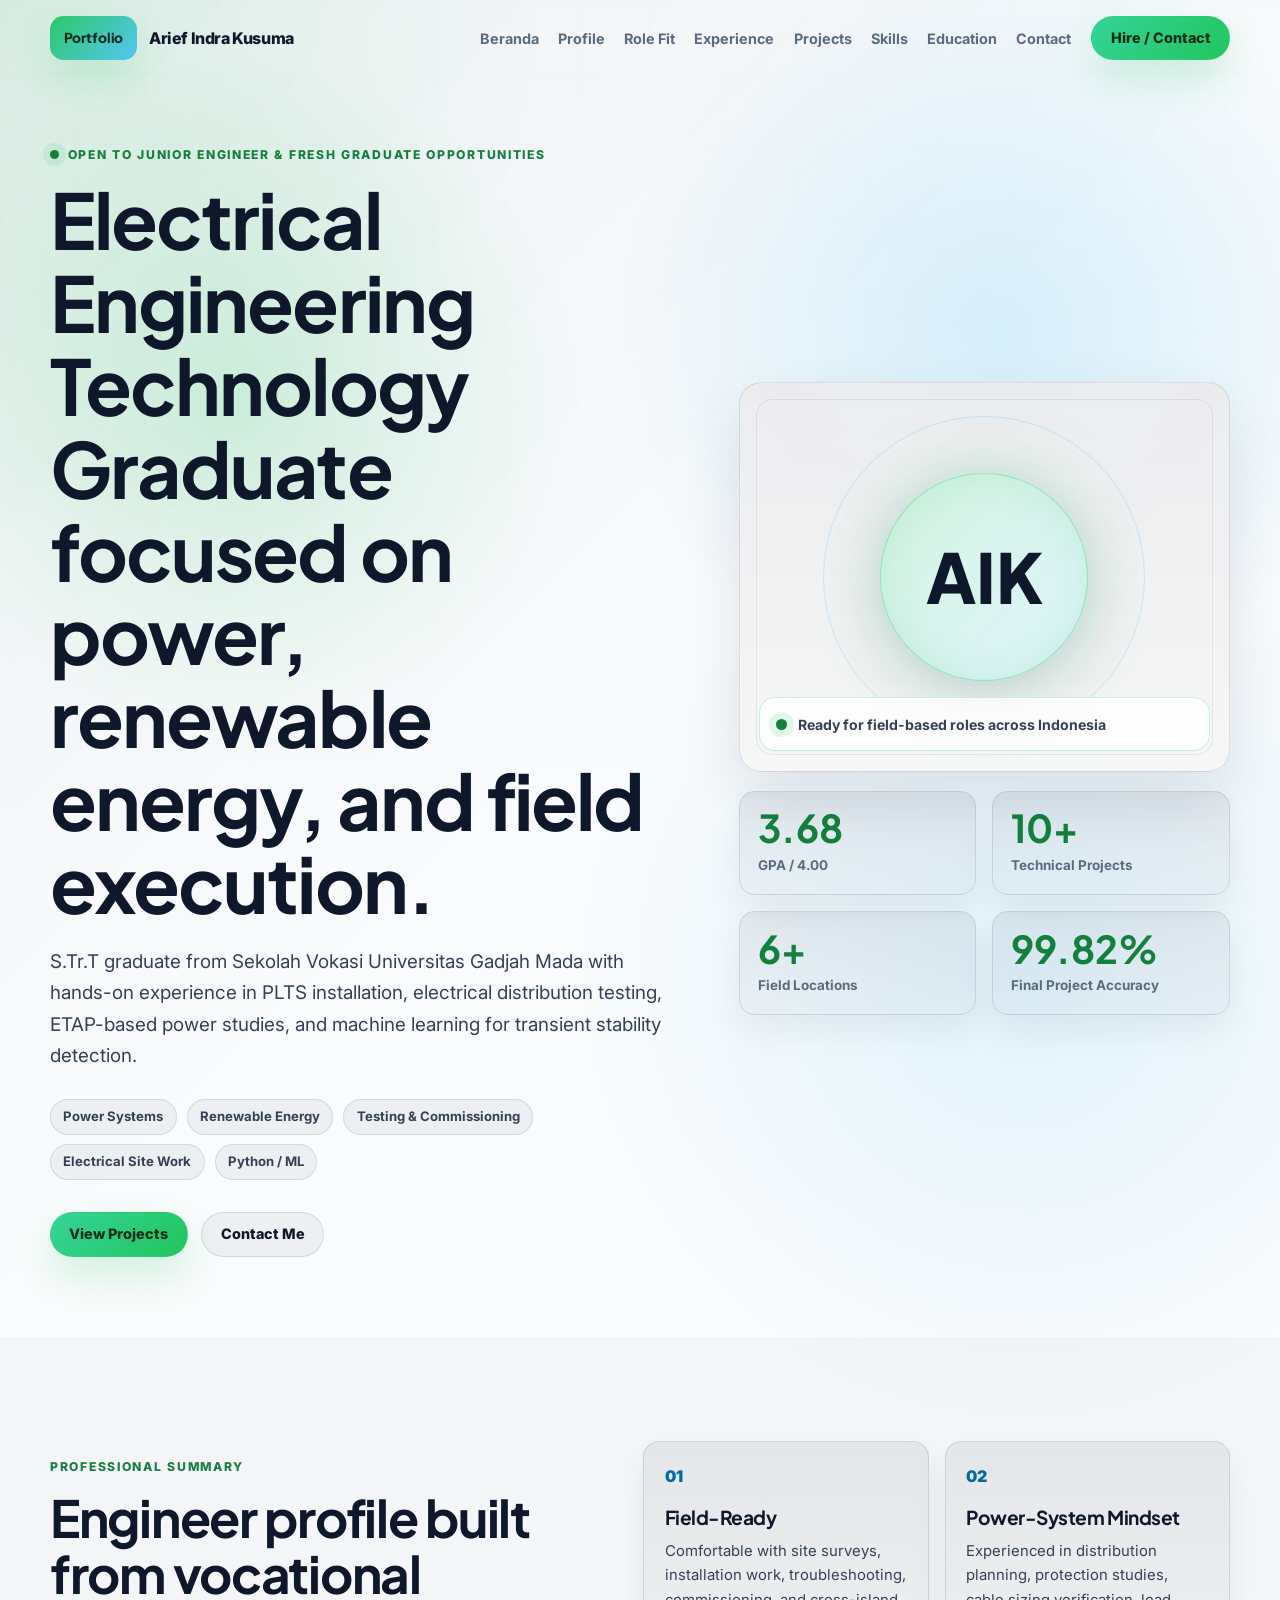
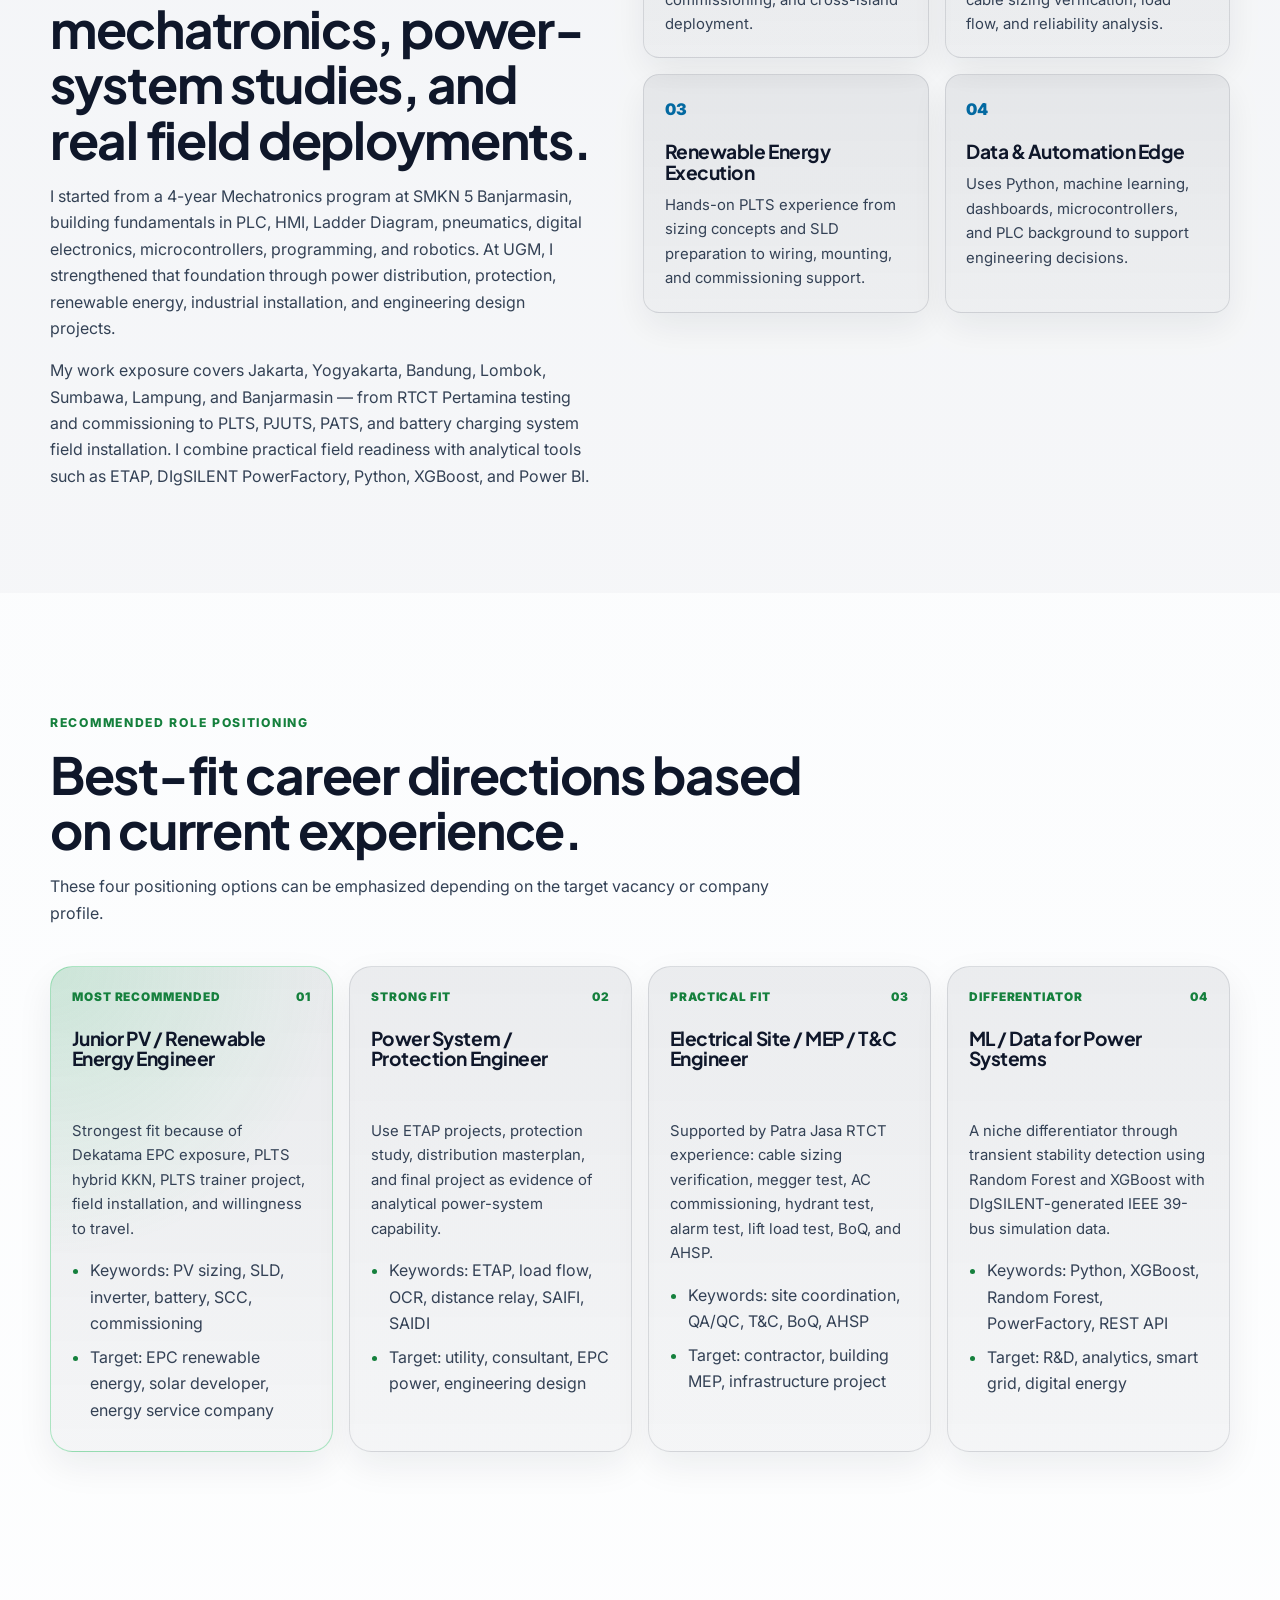
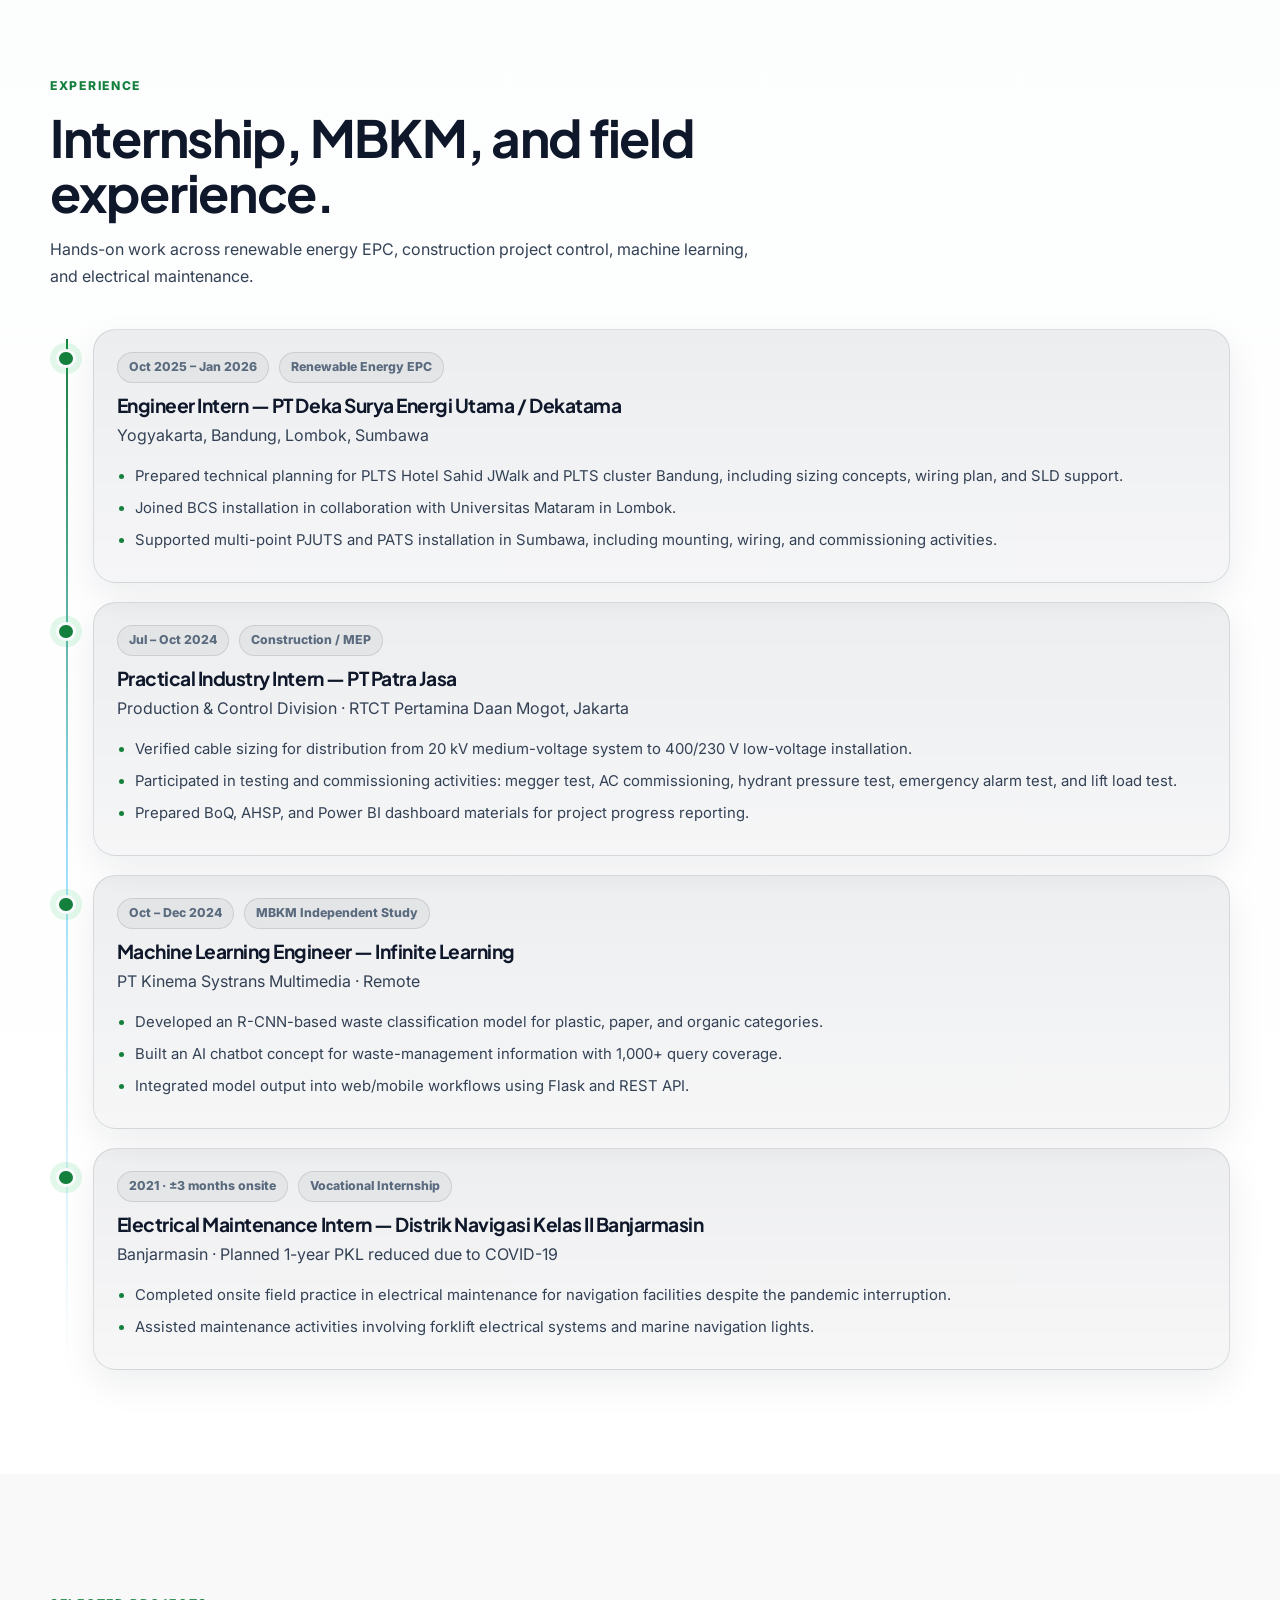
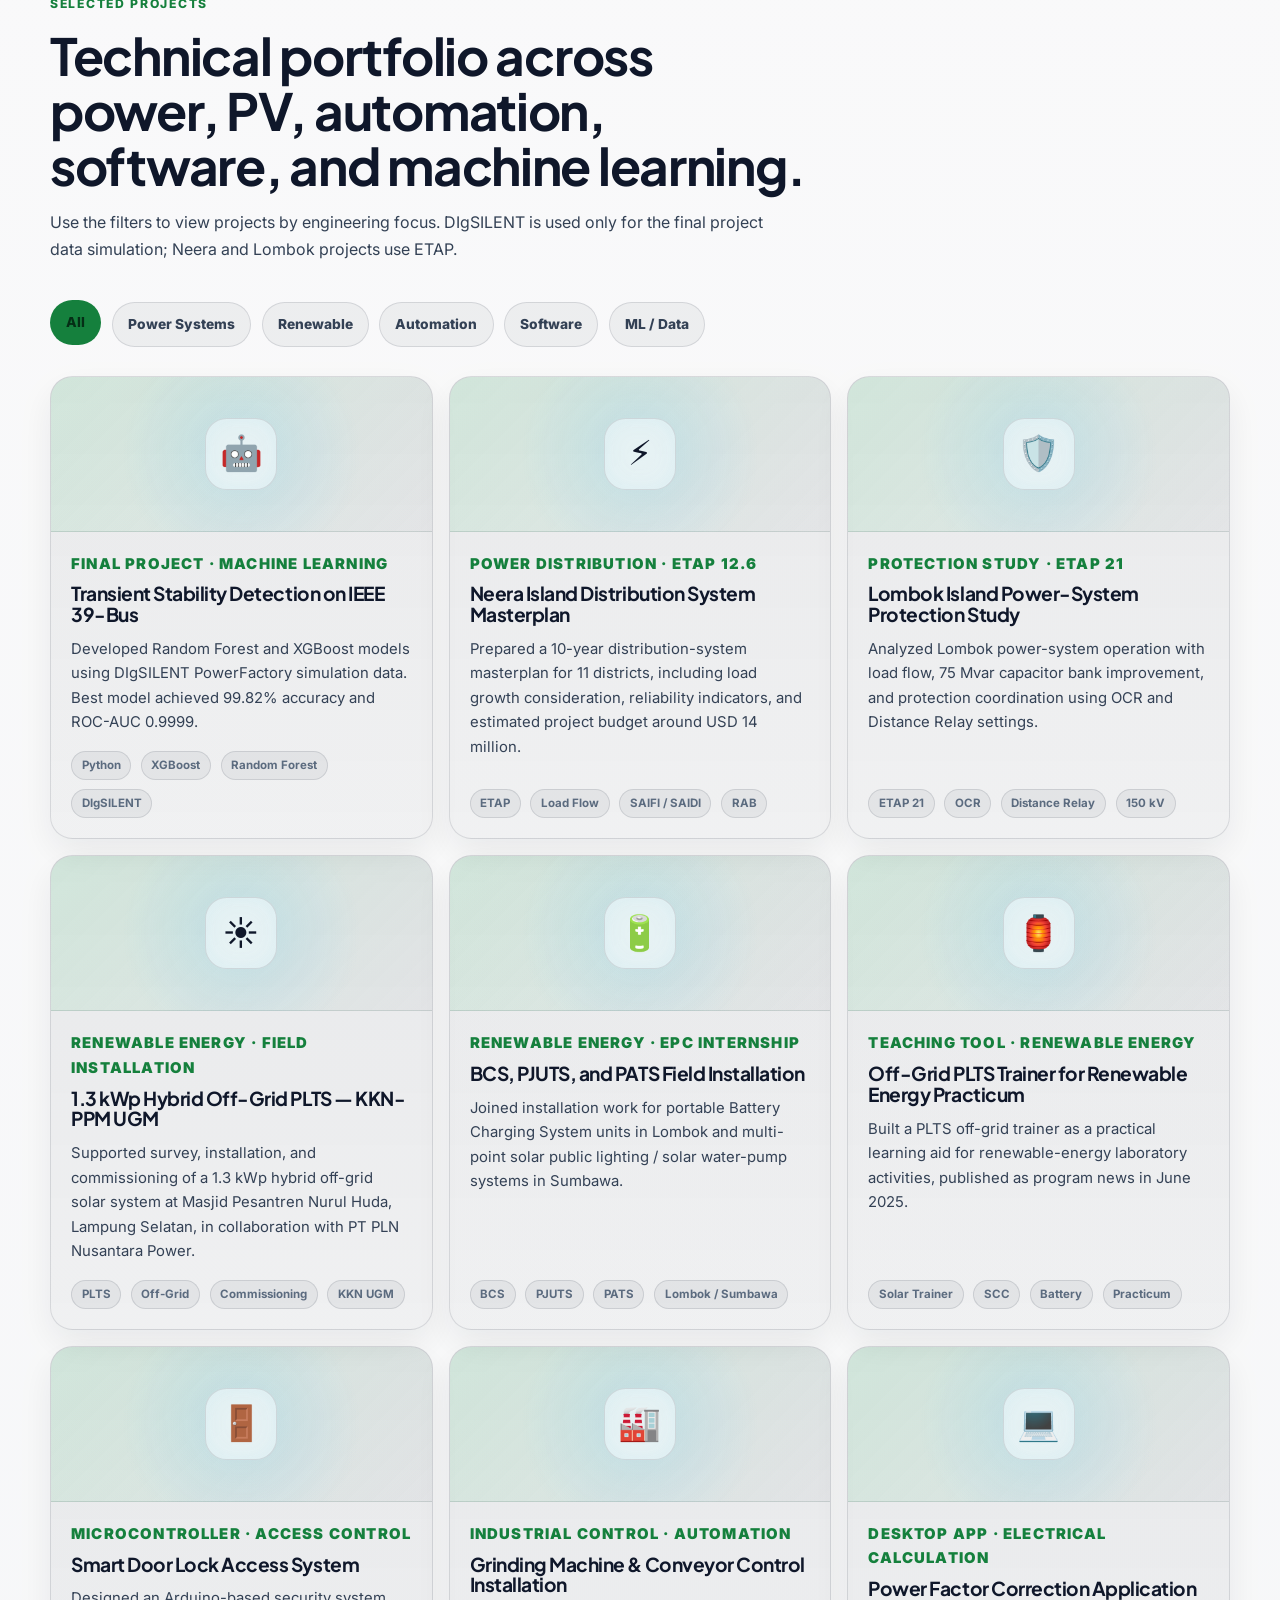
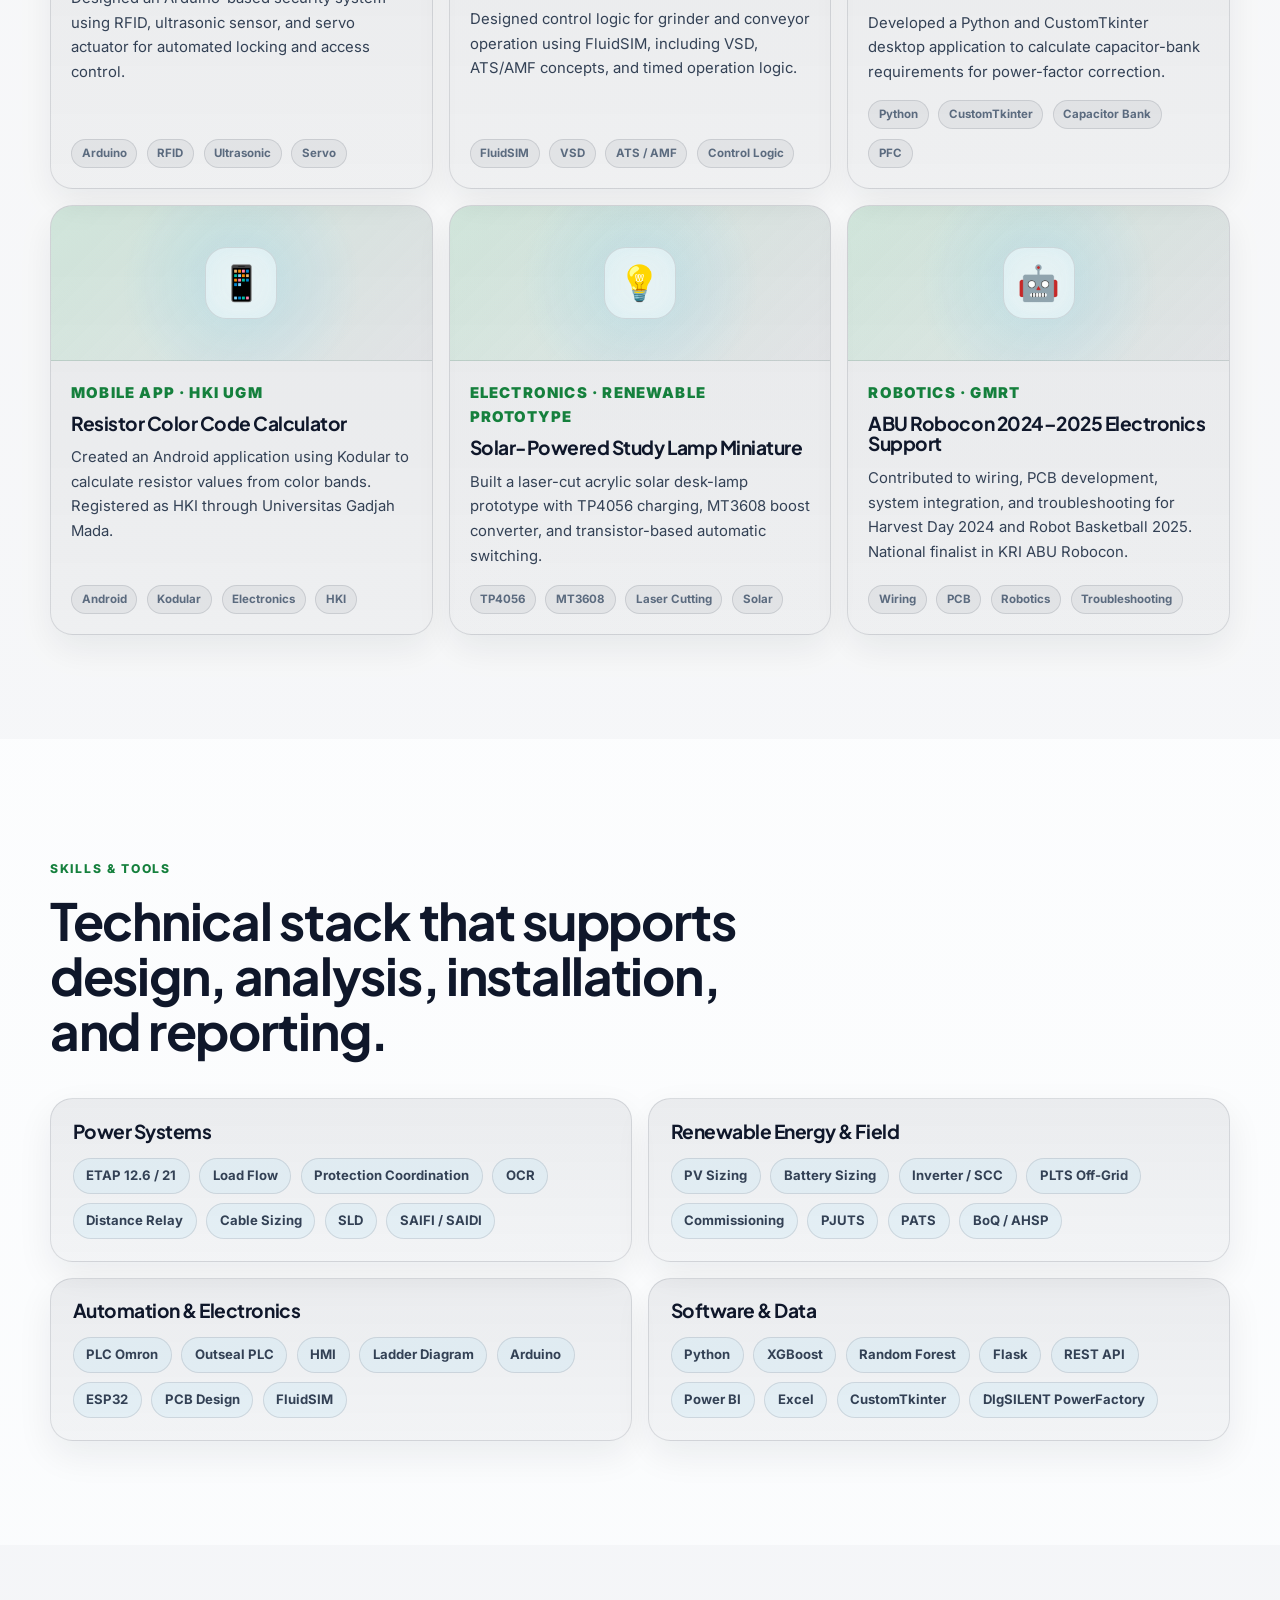
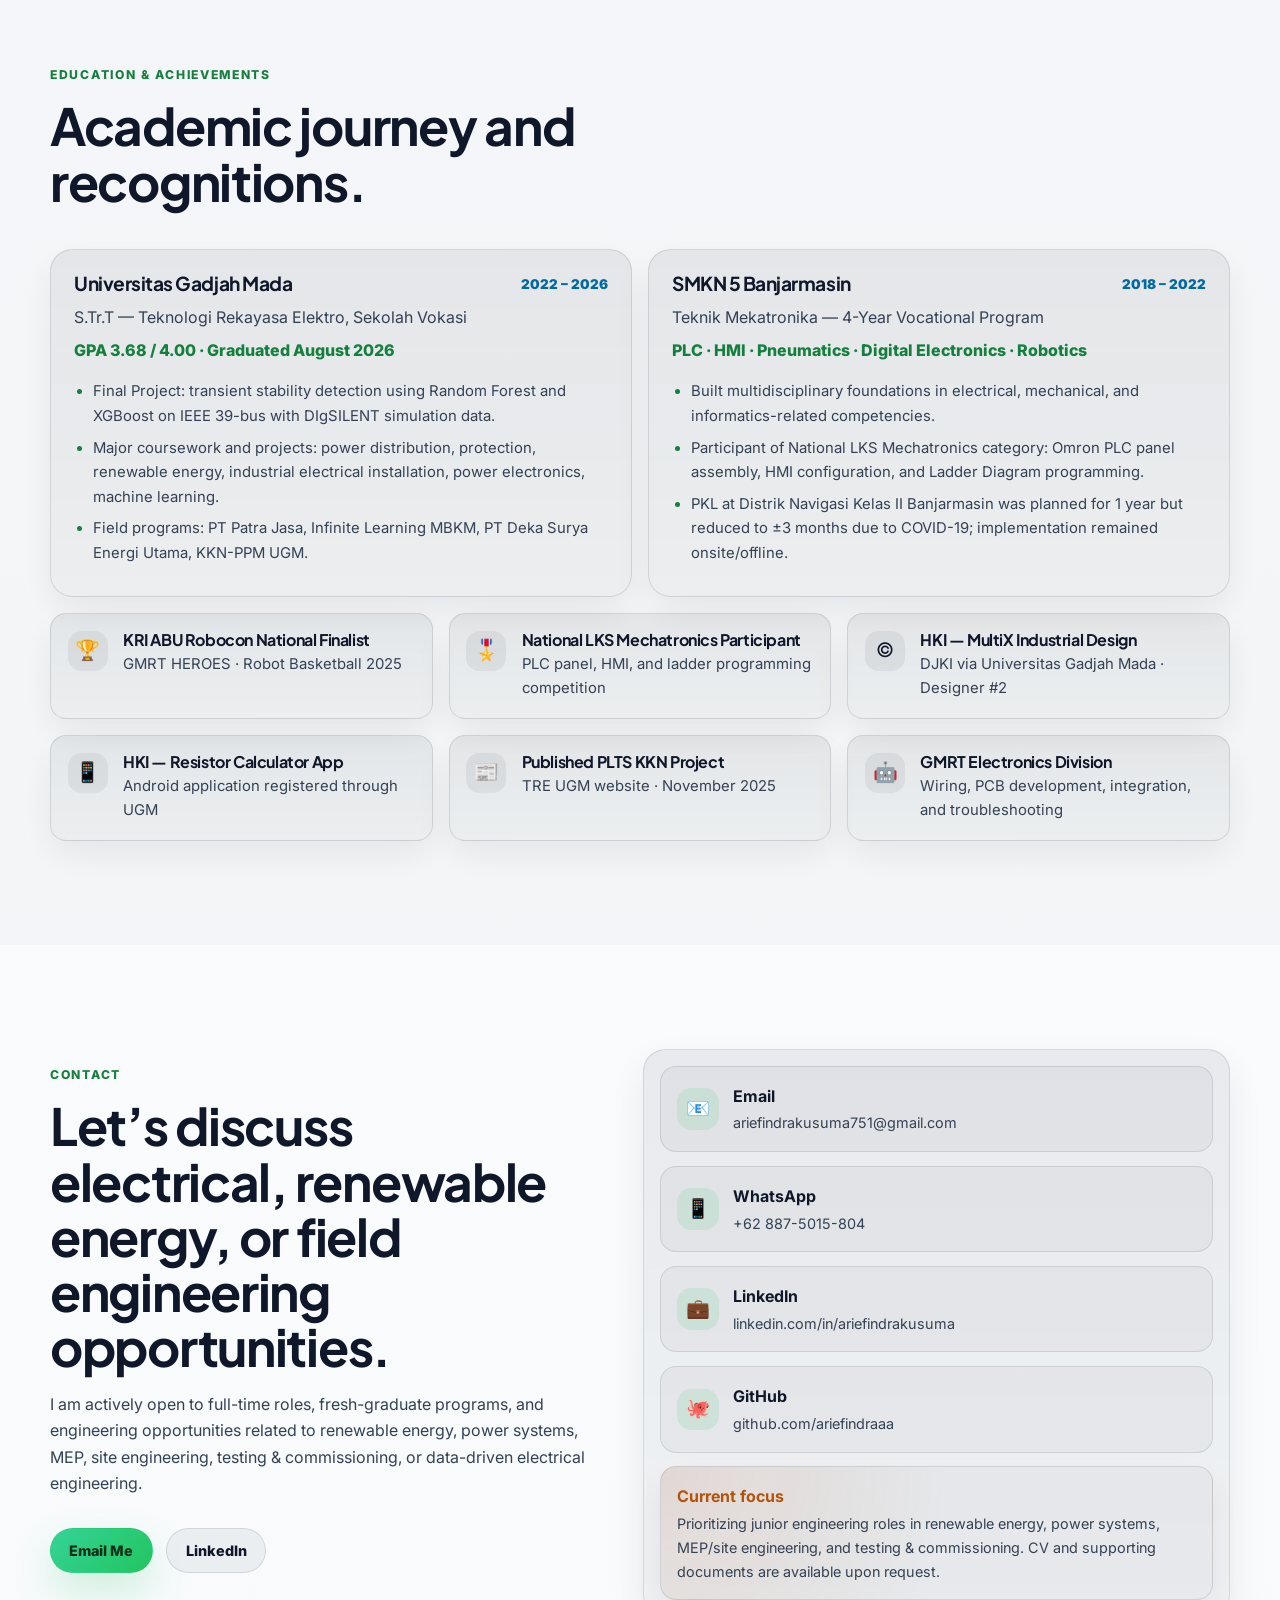
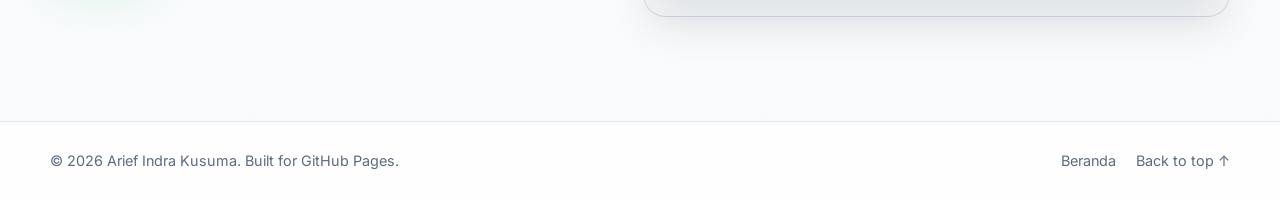
==== commit b6dbb413: "Switch to light theme and replace heading font - Light palette (white/slate surfaces, navy text) for" ====
--- a/portfolio/index.html
+++ b/portfolio/index.html
@@ -4,7 +4,7 @@
   <meta charset="UTF-8" />
   <meta name="viewport" content="width=device-width, initial-scale=1.0, viewport-fit=cover" />
   <meta name="description" content="Portfolio of Arief Indra Kusuma — Electrical Engineering Technology graduate from Universitas Gadjah Mada focusing on power systems, renewable energy, field commissioning, and machine learning for power systems." />
-  <meta name="theme-color" content="#07111f" />
+  <meta name="theme-color" content="#f8fafc" />
   <meta property="og:title" content="Portfolio | Arief Indra Kusuma" />
   <meta property="og:description" content="Power systems, renewable energy EPC, testing & commissioning, and machine learning for electrical engineering." />
   <meta property="og:type" content="website" />
@@ -12,7 +12,7 @@
   <link rel="icon" href="data:image/svg+xml,%3Csvg xmlns='http://www.w3.org/2000/svg' viewBox='0 0 100 100'%3E%3Ctext y='.9em' font-size='88'%3E%E2%9A%A1%3C/text%3E%3C/svg%3E" />
   <link rel="preconnect" href="https://fonts.googleapis.com" />
   <link rel="preconnect" href="https://fonts.gstatic.com" crossorigin />
-  <link href="https://fonts.googleapis.com/css2?family=Inter:wght@400;500;600;700;800&family=Space+Grotesk:wght@600;700&display=swap" rel="stylesheet" />
+  <link href="https://fonts.googleapis.com/css2?family=Inter:wght@400;500;600;700;800&family=Plus+Jakarta+Sans:wght@500;600;700;800&display=swap" rel="stylesheet" />
   <link rel="stylesheet" href="../style.css" />
 </head>
 <body>
--- a/style.css
+++ b/style.css
@@ -4,25 +4,29 @@
 */
 
 :root {
-  color-scheme: dark;
-  --bg: #07111f;
-  --bg-2: #0b1728;
-  --surface: rgba(14, 27, 47, 0.78);
-  --surface-strong: #10223a;
-  --surface-soft: rgba(255, 255, 255, 0.045);
-  --border: rgba(226, 232, 240, 0.12);
-  --border-strong: rgba(56, 189, 248, 0.26);
-  --text: #f8fafc;
-  --text-soft: #cbd5e1;
-  --text-muted: #94a3b8;
-  --accent: #22c55e;
-  --accent-2: #38bdf8;
-  --accent-3: #f59e0b;
-  --accent-soft: rgba(34, 197, 94, 0.14);
-  --blue-soft: rgba(56, 189, 248, 0.14);
-  --gold-soft: rgba(245, 158, 11, 0.12);
-  --shadow: 0 24px 80px rgba(0, 0, 0, 0.36);
-  --shadow-soft: 0 18px 48px rgba(2, 6, 23, 0.24);
+  color-scheme: light;
+  --bg: #f8fafc;
+  --bg-2: #eef3f8;
+  --surface: rgba(255, 255, 255, 0.94);
+  --surface-strong: #ffffff;
+  --surface-soft: rgba(15, 23, 42, 0.035);
+  --border: rgba(15, 23, 42, 0.11);
+  --border-strong: rgba(3, 105, 161, 0.3);
+  --text: #0f172a;
+  --text-soft: #334155;
+  --text-muted: #5b6b7f;
+  --accent: #15803d;
+  --accent-2: #0369a1;
+  --accent-3: #b45309;
+  --accent-soft: rgba(21, 128, 61, 0.1);
+  --blue-soft: rgba(3, 105, 161, 0.1);
+  --gold-soft: rgba(180, 83, 9, 0.1);
+  --shadow: 0 24px 60px rgba(15, 23, 42, 0.1);
+  --shadow-soft: 0 14px 36px rgba(15, 23, 42, 0.07);
+  --tint-rgb: 15, 23, 42;
+  --ink-rgb: 255, 255, 255;
+  --font-body: Inter, system-ui, -apple-system, BlinkMacSystemFont, "Segoe UI", sans-serif;
+  --font-display: "Plus Jakarta Sans", Inter, system-ui, sans-serif;
   --radius-sm: 0.75rem;
   --radius-md: 1rem;
   --radius-lg: 1.4rem;
@@ -46,9 +50,9 @@
   background:
     radial-gradient(circle at top left, rgba(34, 197, 94, 0.12), transparent 34rem),
     radial-gradient(circle at 80% 10%, rgba(56, 189, 248, 0.12), transparent 28rem),
-    linear-gradient(180deg, #07111f 0%, #081321 48%, #07111f 100%);
+    linear-gradient(180deg, #f8fafc 0%, #ffffff 48%, #f8fafc 100%);
   color: var(--text);
-  font-family: Inter, system-ui, -apple-system, BlinkMacSystemFont, "Segoe UI", sans-serif;
+  font-family: var(--font-body);
   line-height: 1.65;
   overflow-x: hidden;
 }
@@ -91,7 +95,7 @@
 
 ::selection {
   background: rgba(34, 197, 94, 0.3);
-  color: #fff;
+  color: #0f172a;
 }
 
 .skip-link {
@@ -152,9 +156,9 @@
 h2,
 h3 {
   color: var(--text);
-  font-family: "Space Grotesk", Inter, sans-serif;
+  font-family: var(--font-display);
   line-height: 1.08;
-  letter-spacing: -0.035em;
+  letter-spacing: -0.025em;
 }
 
 h1 {
@@ -188,10 +192,10 @@
 }
 
 .site-header.scrolled {
-  background: rgba(7, 17, 31, 0.86);
+  background: rgba(var(--ink-rgb), 0.86);
   backdrop-filter: blur(18px);
   border-bottom: 1px solid var(--border);
-  box-shadow: 0 14px 40px rgba(2, 6, 23, 0.32);
+  box-shadow: 0 14px 40px rgba(15, 23, 42, 0.1);
 }
 
 .nav {
@@ -220,14 +224,14 @@
   background:
     linear-gradient(135deg, rgba(34, 197, 94, 0.95), rgba(56, 189, 248, 0.82));
   color: #022c22;
-  font-family: "Space Grotesk", sans-serif;
+  font-family: var(--font-display);
   font-weight: 800;
   box-shadow: 0 18px 38px rgba(34, 197, 94, 0.18);
 }
 
 .brand-text {
   font-weight: 800;
-  letter-spacing: -0.04em;
+  letter-spacing: -0.025em;
 }
 
 .nav-menu {
@@ -283,7 +287,7 @@
 
 .btn-secondary {
   color: var(--text);
-  background: rgba(255, 255, 255, 0.05);
+  background: rgba(var(--tint-rgb), 0.05);
   border-color: var(--border);
 }
 
@@ -299,7 +303,7 @@
   height: 2.7rem;
   border: 1px solid var(--border);
   border-radius: 0.85rem;
-  background: rgba(255, 255, 255, 0.05);
+  background: rgba(var(--tint-rgb), 0.05);
   cursor: pointer;
 }
 
@@ -342,7 +346,7 @@
   background:
     radial-gradient(circle at 18% 30%, rgba(34, 197, 94, 0.18), transparent 22rem),
     radial-gradient(circle at 78% 25%, rgba(56, 189, 248, 0.18), transparent 24rem),
-    linear-gradient(135deg, rgba(255, 255, 255, 0.035), transparent 52%);
+    linear-gradient(135deg, rgba(var(--tint-rgb), 0.035), transparent 52%);
 }
 
 .hero-grid {
@@ -379,7 +383,7 @@
   border: 1px solid var(--border);
   border-radius: 999px;
   padding: 0.38rem 0.78rem;
-  background: rgba(255, 255, 255, 0.05);
+  background: rgba(var(--tint-rgb), 0.05);
   color: var(--text-soft);
   font-size: 0.82rem;
   font-weight: 700;
@@ -406,7 +410,7 @@
   border: 1px solid var(--border);
   border-radius: var(--radius-lg);
   background:
-    linear-gradient(180deg, rgba(255, 255, 255, 0.08), rgba(255, 255, 255, 0.035)),
+    linear-gradient(180deg, rgba(var(--tint-rgb), 0.08), rgba(var(--tint-rgb), 0.035)),
     var(--surface);
   box-shadow: var(--shadow);
   overflow: hidden;
@@ -428,7 +432,7 @@
 
 .portrait-card::after {
   inset: 1rem;
-  border: 1px solid rgba(255, 255, 255, 0.08);
+  border: 1px solid rgba(var(--tint-rgb), 0.08);
   border-radius: calc(var(--radius-lg) - 0.4rem);
   pointer-events: none;
 }
@@ -453,12 +457,12 @@
   border: 1px solid rgba(34, 197, 94, 0.38);
   background:
     linear-gradient(135deg, rgba(34, 197, 94, 0.2), rgba(56, 189, 248, 0.16)),
-    #091a2e;
+    var(--surface-strong);
   color: var(--text);
-  font-family: "Space Grotesk", sans-serif;
+  font-family: var(--font-display);
   font-size: 4.3rem;
   font-weight: 800;
-  box-shadow: inset 0 0 42px rgba(34, 197, 94, 0.12), 0 24px 72px rgba(2, 6, 23, 0.42);
+  box-shadow: inset 0 0 42px rgba(34, 197, 94, 0.12), 0 24px 72px rgba(15, 23, 42, 0.12);
 }
 
 .availability-card {
@@ -473,7 +477,7 @@
   border: 1px solid rgba(34, 197, 94, 0.24);
   border-radius: 1rem;
   padding: 0.9rem 1rem;
-  background: rgba(7, 17, 31, 0.76);
+  background: rgba(var(--ink-rgb), 0.76);
   backdrop-filter: blur(18px);
   color: var(--text-soft);
   font-size: 0.88rem;
@@ -506,7 +510,7 @@
 .contact-card,
 .contact-note {
   border: 1px solid var(--border);
-  background: linear-gradient(180deg, rgba(255, 255, 255, 0.072), rgba(255, 255, 255, 0.035));
+  background: linear-gradient(180deg, rgba(var(--tint-rgb), 0.072), rgba(var(--tint-rgb), 0.035));
   box-shadow: var(--shadow-soft);
 }
 
@@ -518,7 +522,7 @@
 .metric-card strong {
   display: block;
   color: var(--accent);
-  font-family: "Space Grotesk", sans-serif;
+  font-family: var(--font-display);
   font-size: clamp(1.65rem, 4vw, 2.4rem);
   line-height: 1;
 }
@@ -535,7 +539,7 @@
 .profile-section,
 .projects-section,
 .education-section {
-  background: rgba(255, 255, 255, 0.025);
+  background: rgba(var(--tint-rgb), 0.025);
 }
 
 .two-col,
@@ -612,7 +616,7 @@
   border-color: rgba(34, 197, 94, 0.34);
   background:
     radial-gradient(circle at top left, rgba(34, 197, 94, 0.15), transparent 18rem),
-    linear-gradient(180deg, rgba(255, 255, 255, 0.08), rgba(255, 255, 255, 0.035));
+    linear-gradient(180deg, rgba(var(--tint-rgb), 0.08), rgba(var(--tint-rgb), 0.035));
 }
 
 .role-topline {
@@ -710,7 +714,7 @@
   border: 1px solid var(--border);
   border-radius: 999px;
   padding: 0.25rem 0.7rem;
-  background: rgba(255, 255, 255, 0.045);
+  background: rgba(var(--tint-rgb), 0.045);
   color: var(--text-muted);
   font-size: 0.77rem;
   font-weight: 800;
@@ -739,7 +743,7 @@
   border: 1px solid var(--border);
   border-radius: 999px;
   padding: 0.62rem 0.95rem;
-  background: rgba(255, 255, 255, 0.05);
+  background: rgba(var(--tint-rgb), 0.05);
   color: var(--text-soft);
   font: inherit;
   font-size: 0.86rem;
@@ -781,7 +785,7 @@
   place-items: center;
   background:
     radial-gradient(circle at center, rgba(56, 189, 248, 0.16), transparent 58%),
-    linear-gradient(135deg, rgba(34, 197, 94, 0.12), rgba(255, 255, 255, 0.035));
+    linear-gradient(135deg, rgba(34, 197, 94, 0.12), rgba(var(--tint-rgb), 0.035));
   border-bottom: 1px solid var(--border);
 }
 
@@ -790,9 +794,9 @@
   height: 4.5rem;
   display: grid;
   place-items: center;
-  border: 1px solid rgba(255, 255, 255, 0.12);
+  border: 1px solid rgba(var(--tint-rgb), 0.12);
   border-radius: 1.35rem;
-  background: rgba(7, 17, 31, 0.58);
+  background: rgba(var(--ink-rgb), 0.58);
   font-size: 2.15rem;
   box-shadow: inset 0 0 24px rgba(56, 189, 248, 0.08);
 }
@@ -901,7 +905,7 @@
   place-items: center;
   flex: 0 0 auto;
   border-radius: 0.85rem;
-  background: rgba(255, 255, 255, 0.06);
+  background: rgba(var(--tint-rgb), 0.06);
   font-size: 1.25rem;
 }
 
@@ -929,7 +933,7 @@
   border: 1px solid var(--border);
   border-radius: var(--radius-md);
   padding: 1rem;
-  background: rgba(255, 255, 255, 0.035);
+  background: rgba(var(--tint-rgb), 0.035);
   text-decoration: none;
   transition: transform 0.2s ease, border-color 0.2s ease, background 0.2s ease;
 }
@@ -960,7 +964,7 @@
   padding: 1rem;
   background:
     radial-gradient(circle at top left, var(--gold-soft), transparent 18rem),
-    rgba(255, 255, 255, 0.035);
+    rgba(var(--tint-rgb), 0.035);
 }
 
 .contact-note strong {
@@ -968,14 +972,14 @@
 }
 
 .contact-note code {
-  color: #fde68a;
+  color: #92400e;
   font-size: 0.85em;
 }
 
 /* Footer */
 .site-footer {
   border-top: 1px solid var(--border);
-  background: rgba(7, 17, 31, 0.78);
+  background: rgba(var(--ink-rgb), 0.78);
   padding: 1.7rem 0;
 }
 
@@ -1008,7 +1012,7 @@
   place-items: center;
   border: 1px solid rgba(34, 197, 94, 0.28);
   border-radius: 999px;
-  background: rgba(7, 17, 31, 0.78);
+  background: rgba(var(--ink-rgb), 0.78);
   color: var(--text);
   backdrop-filter: blur(12px);
   cursor: pointer;
@@ -1105,7 +1109,7 @@
     border: 1px solid var(--border);
     border-radius: 1.2rem;
     padding: 0.7rem;
-    background: rgba(7, 17, 31, 0.96);
+    background: rgba(var(--ink-rgb), 0.96);
     box-shadow: var(--shadow);
     backdrop-filter: blur(18px);
     transform: translateY(-12px);
@@ -1129,7 +1133,7 @@
 
   .nav-menu a:hover,
   .nav-menu a.active {
-    background: rgba(255, 255, 255, 0.06);
+    background: rgba(var(--tint-rgb), 0.06);
   }
 
   .nav-action {
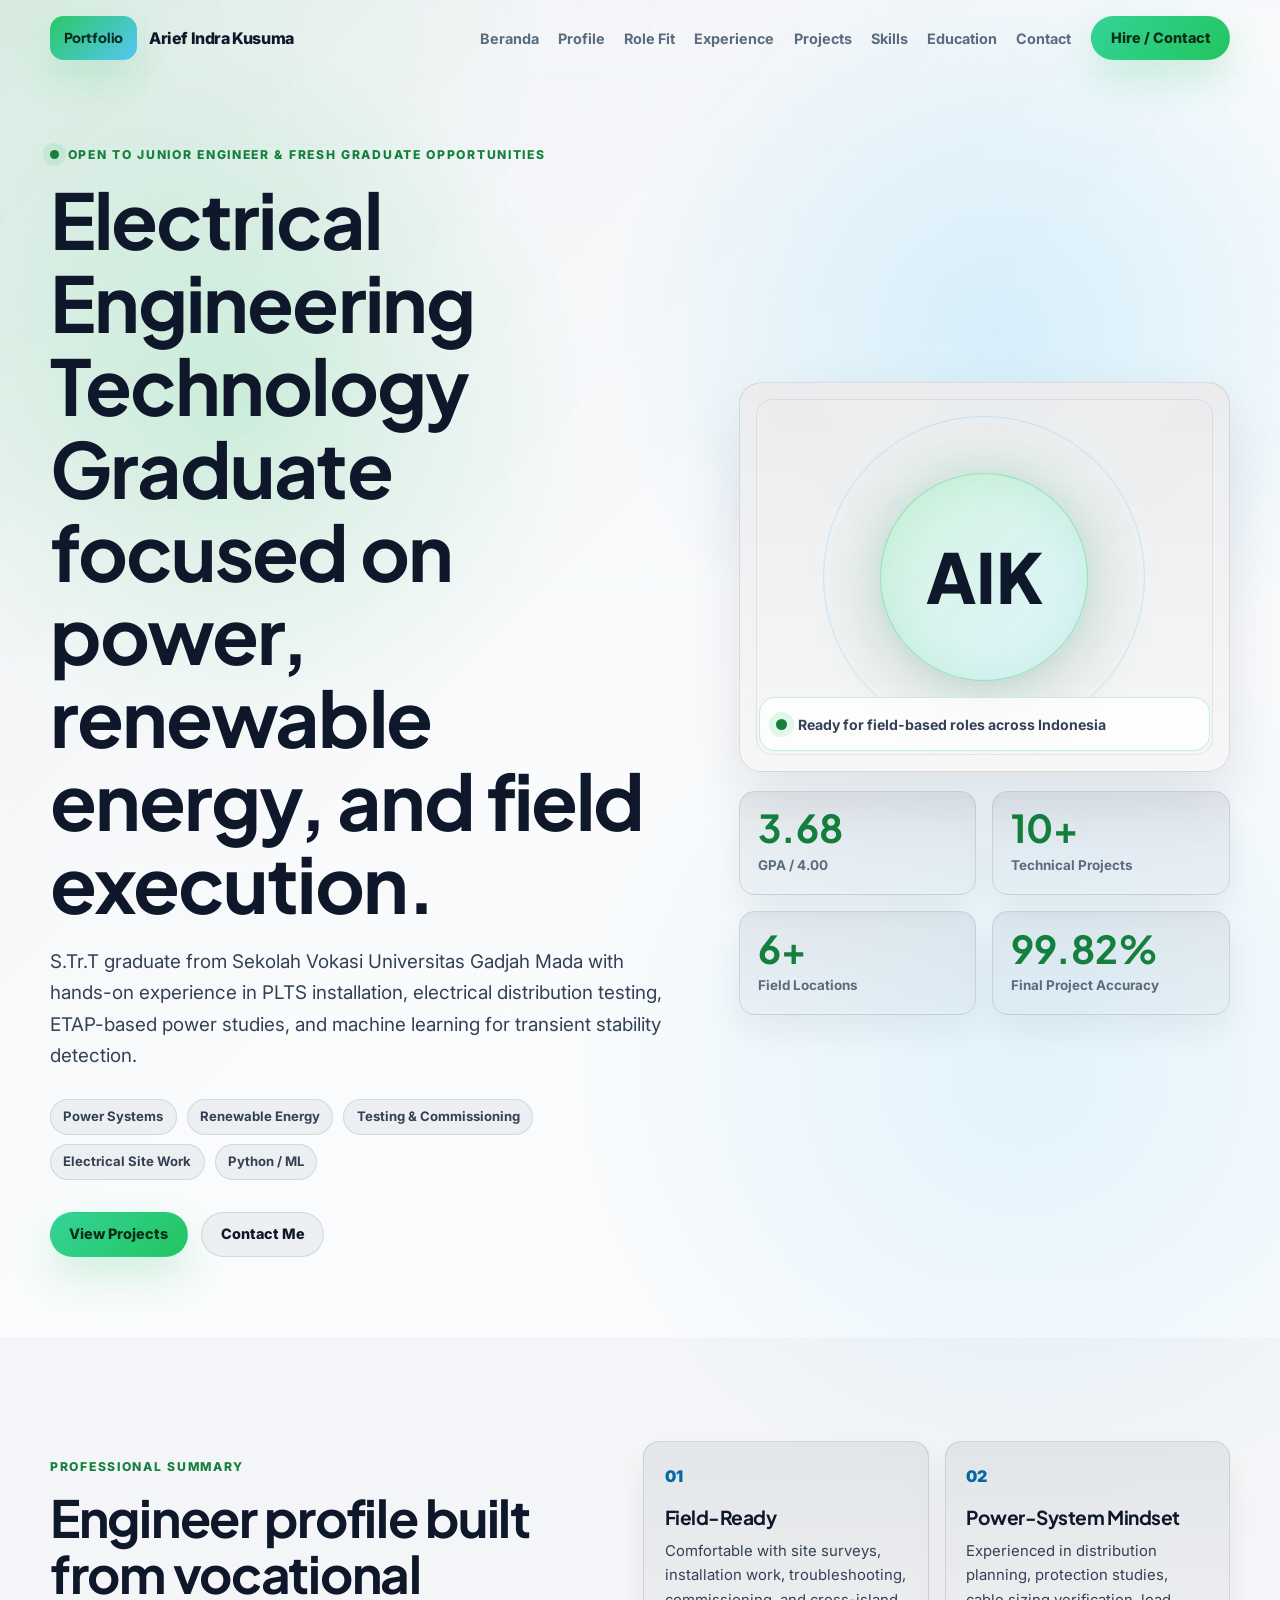
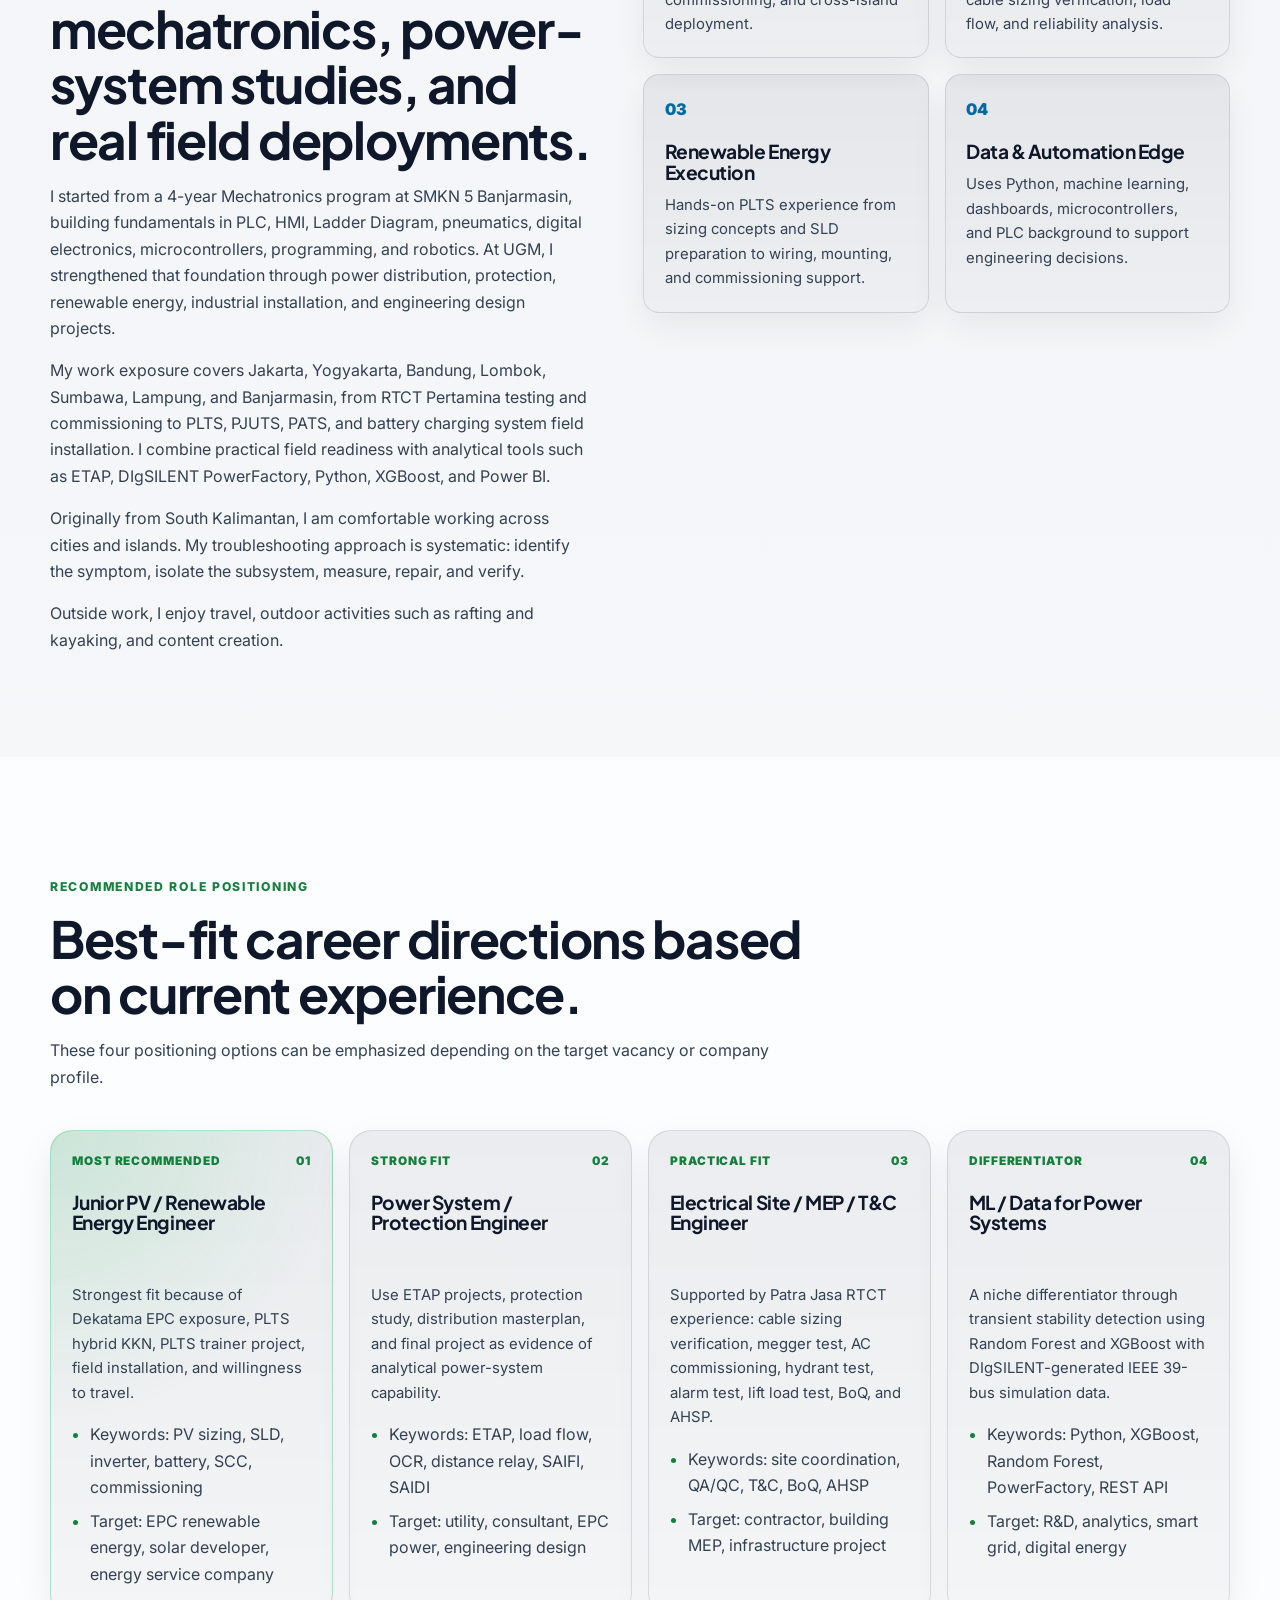
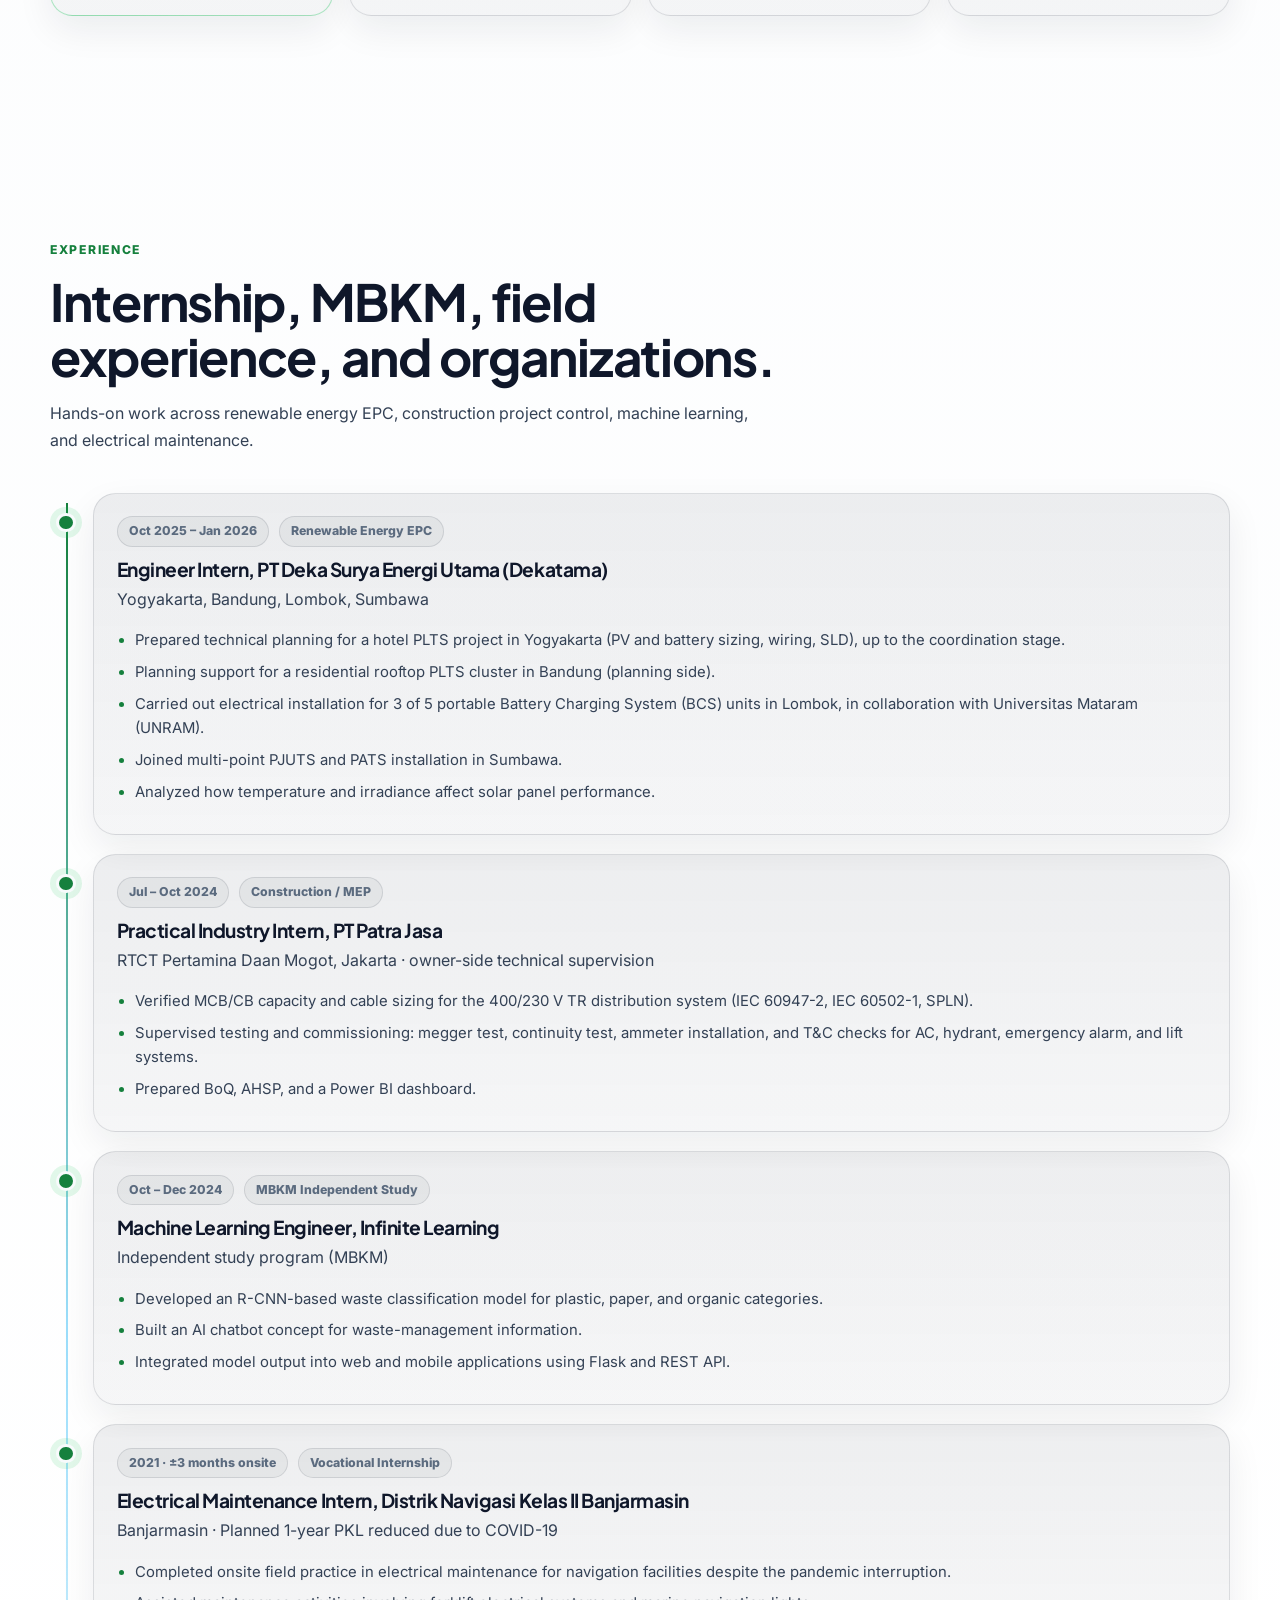
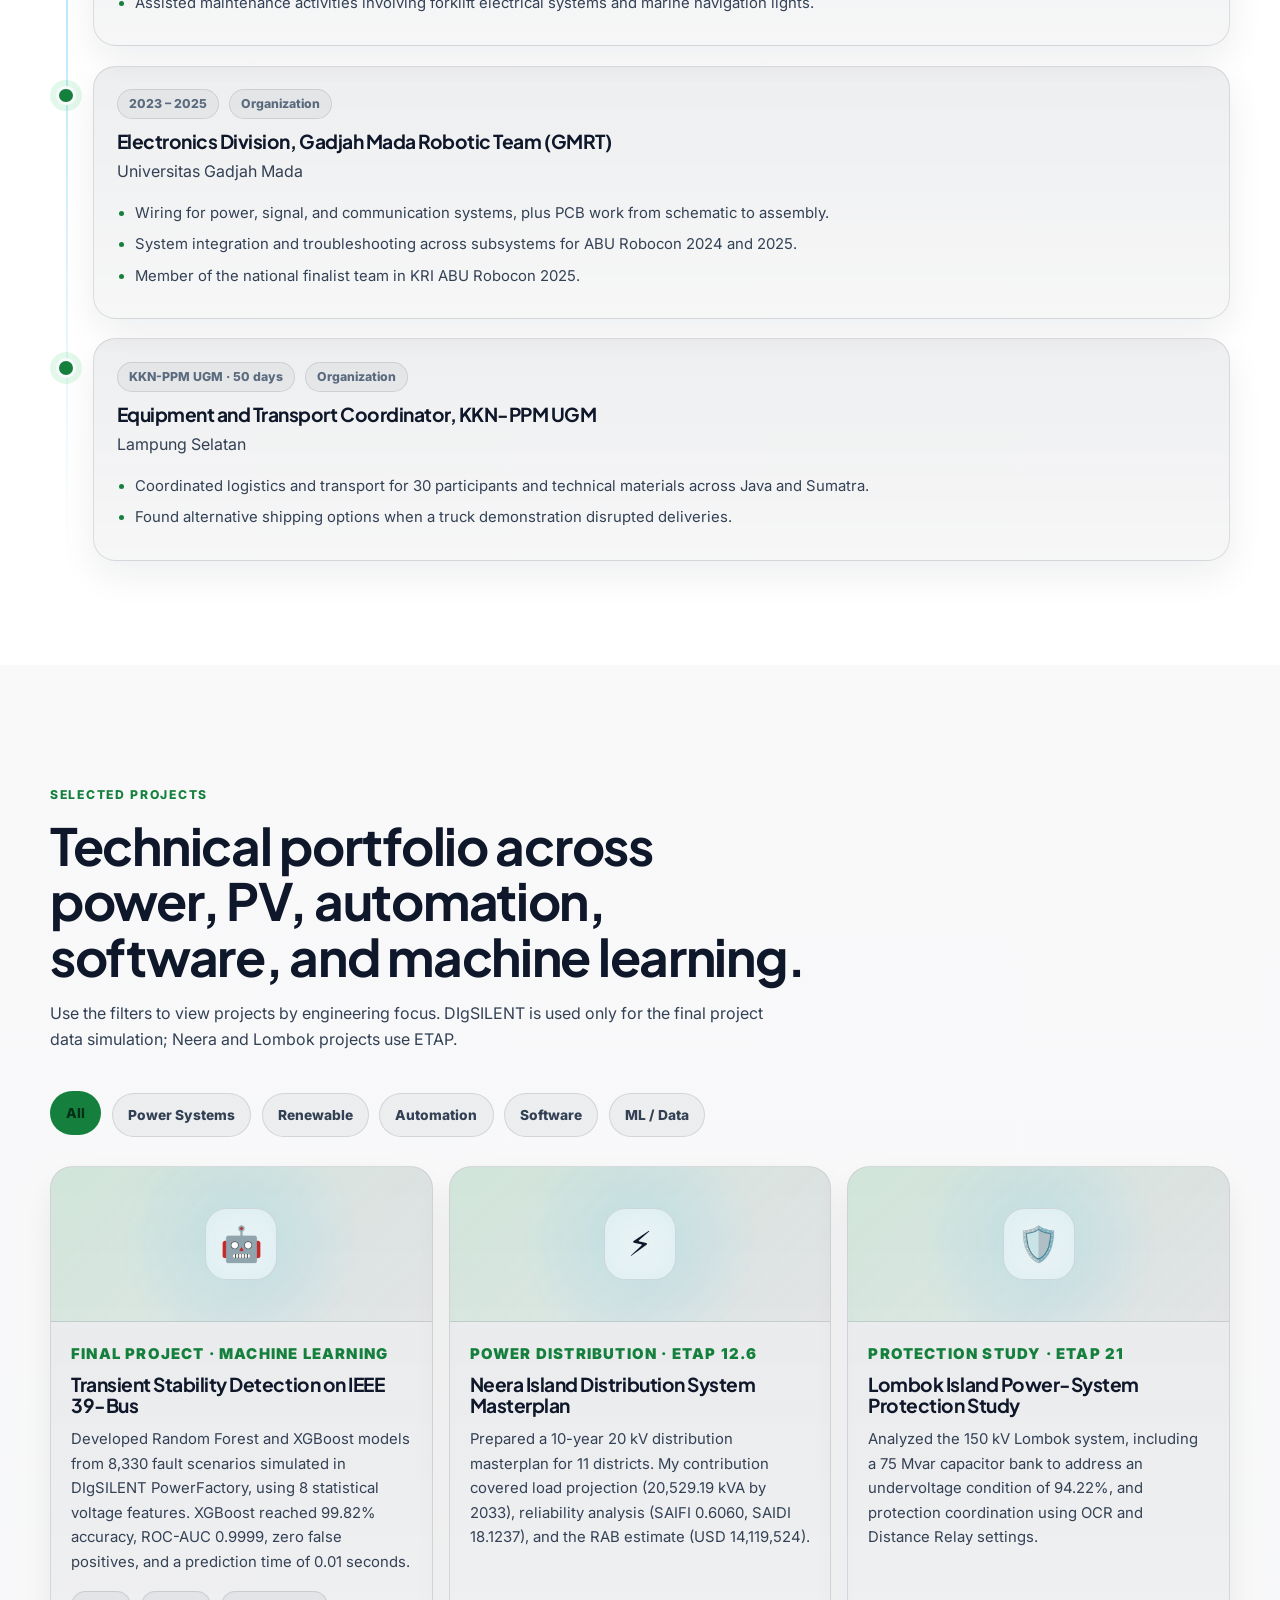
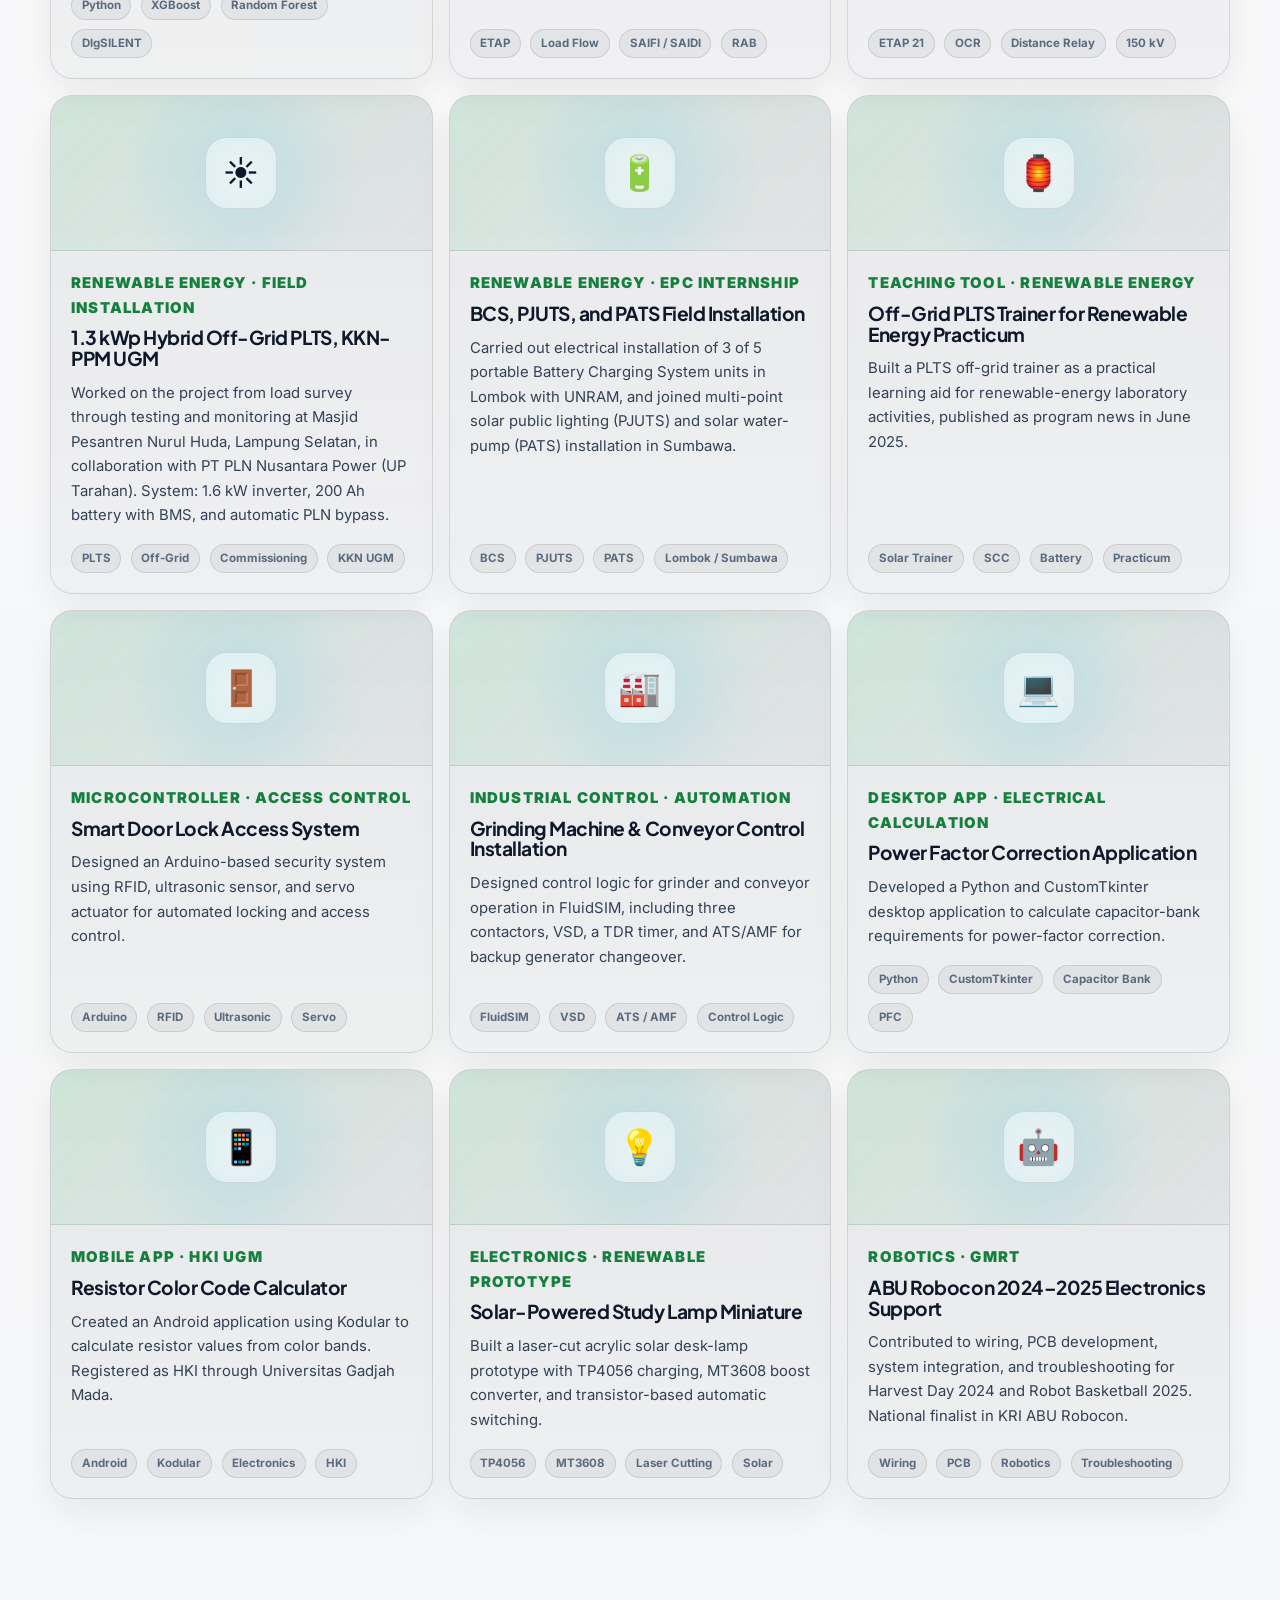
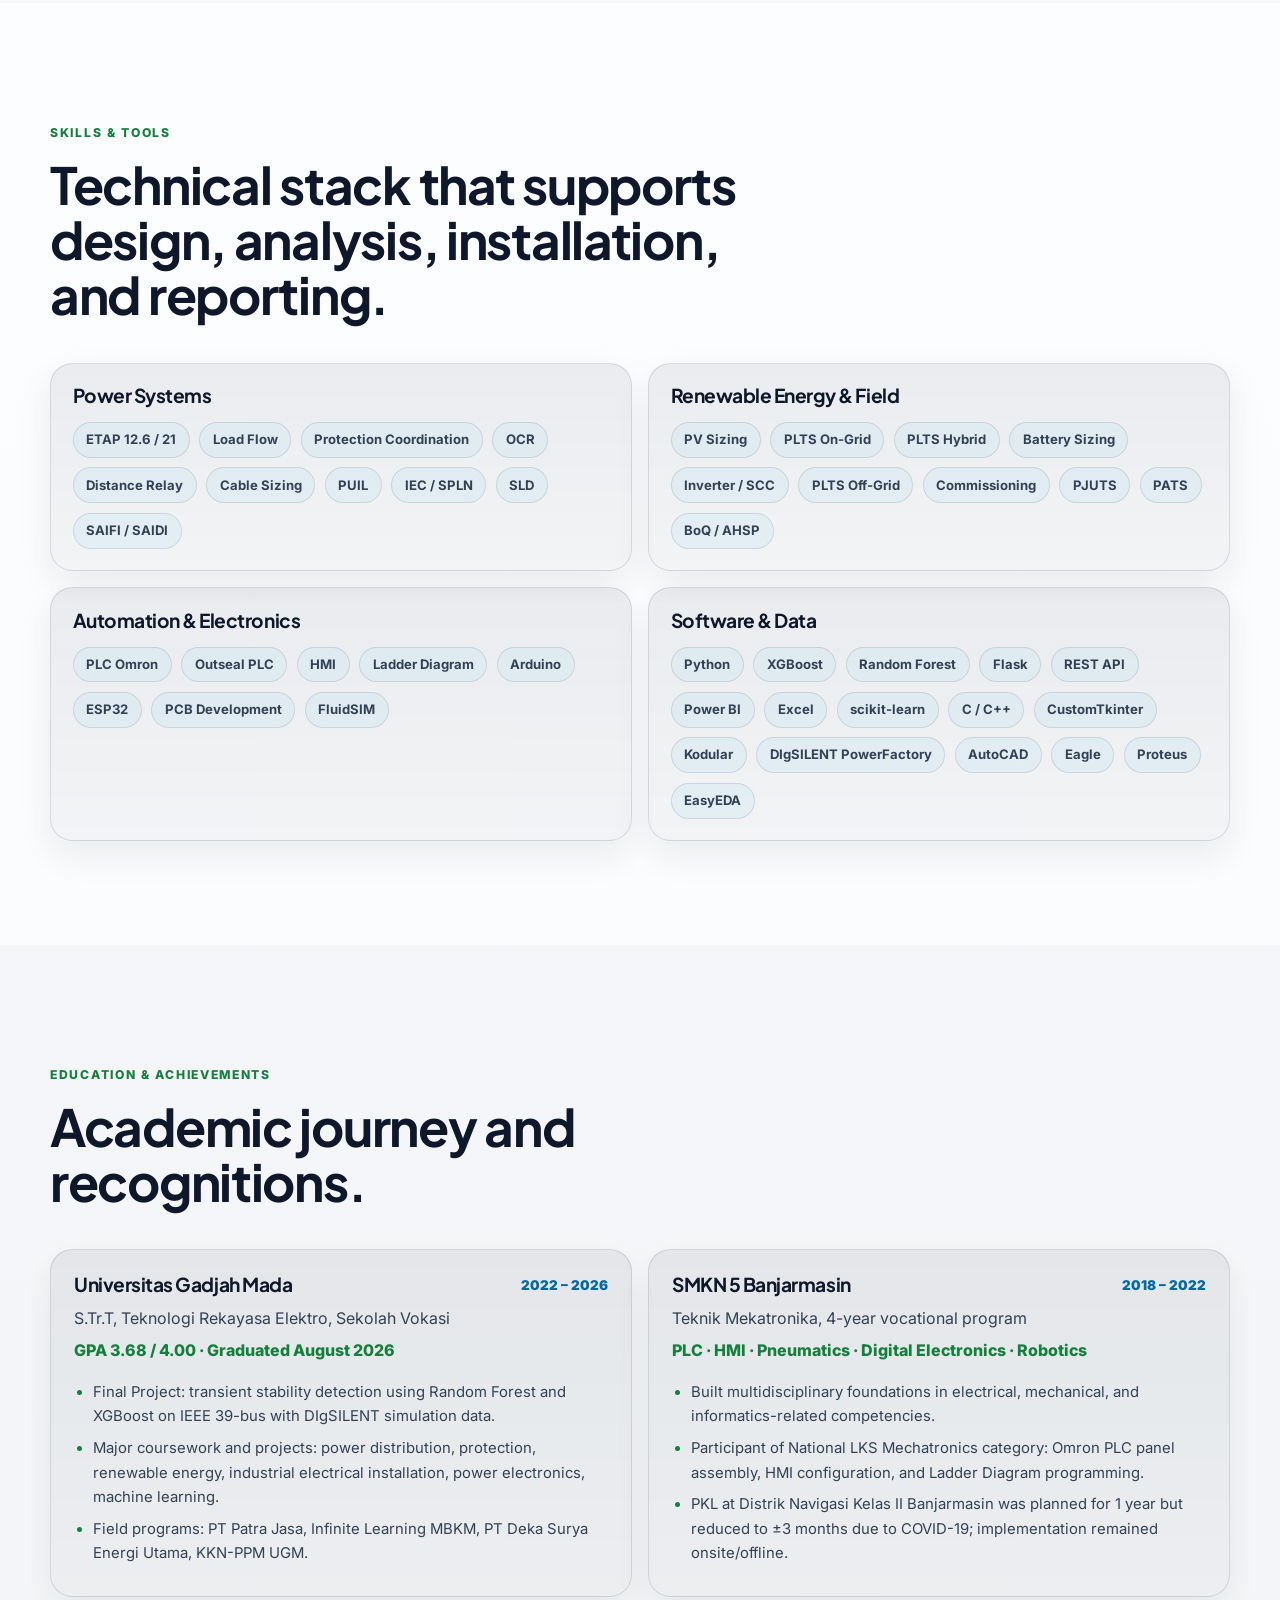
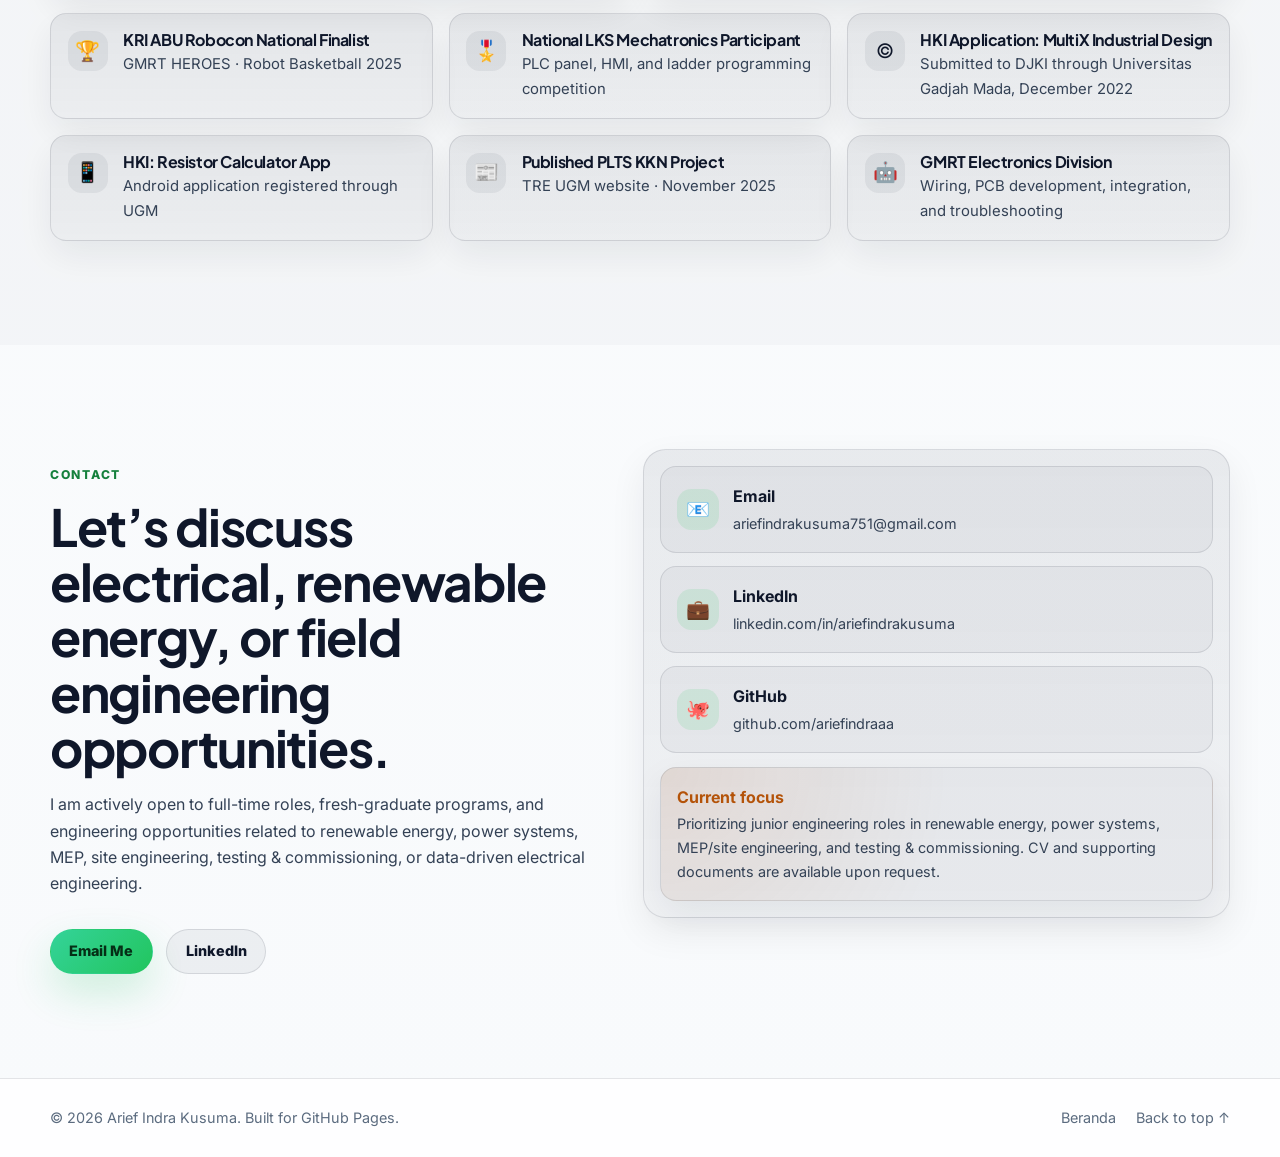
==== commit e6bce12d: "Align portfolio content with profile briefing and fix layout issues Content - Experience, projects, " ====
--- a/portfolio/index.html
+++ b/portfolio/index.html
@@ -3,7 +3,7 @@
 <head>
   <meta charset="UTF-8" />
   <meta name="viewport" content="width=device-width, initial-scale=1.0, viewport-fit=cover" />
-  <meta name="description" content="Portfolio of Arief Indra Kusuma — Electrical Engineering Technology graduate from Universitas Gadjah Mada focusing on power systems, renewable energy, field commissioning, and machine learning for power systems." />
+  <meta name="description" content="Portfolio of Arief Indra Kusuma, Electrical Engineering Technology graduate from Universitas Gadjah Mada focusing on power systems, renewable energy, field commissioning, and machine learning for power systems." />
   <meta name="theme-color" content="#f8fafc" />
   <meta property="og:title" content="Portfolio | Arief Indra Kusuma" />
   <meta property="og:description" content="Power systems, renewable energy EPC, testing & commissioning, and machine learning for electrical engineering." />
@@ -104,7 +104,13 @@
             I started from a 4-year Mechatronics program at SMKN 5 Banjarmasin, building fundamentals in PLC, HMI, Ladder Diagram, pneumatics, digital electronics, microcontrollers, programming, and robotics. At UGM, I strengthened that foundation through power distribution, protection, renewable energy, industrial installation, and engineering design projects.
           </p>
           <p>
-            My work exposure covers Jakarta, Yogyakarta, Bandung, Lombok, Sumbawa, Lampung, and Banjarmasin — from RTCT Pertamina testing and commissioning to PLTS, PJUTS, PATS, and battery charging system field installation. I combine practical field readiness with analytical tools such as ETAP, DIgSILENT PowerFactory, Python, XGBoost, and Power BI.
+            My work exposure covers Jakarta, Yogyakarta, Bandung, Lombok, Sumbawa, Lampung, and Banjarmasin, from RTCT Pertamina testing and commissioning to PLTS, PJUTS, PATS, and battery charging system field installation. I combine practical field readiness with analytical tools such as ETAP, DIgSILENT PowerFactory, Python, XGBoost, and Power BI.
+          </p>
+          <p>
+            Originally from South Kalimantan, I am comfortable working across cities and islands. My troubleshooting approach is systematic: identify the symptom, isolate the subsystem, measure, repair, and verify.
+          </p>
+          <p>
+            Outside work, I enjoy travel, outdoor activities such as rafting and kayaking, and content creation.
           </p>
         </div>
         <div class="value-grid reveal">
@@ -184,7 +190,7 @@
       <div class="container">
         <div class="section-head reveal">
           <p class="section-label">Experience</p>
-          <h2>Internship, MBKM, and field experience.</h2>
+          <h2>Internship, MBKM, field experience, and organizations.</h2>
           <p>Hands-on work across renewable energy EPC, construction project control, machine learning, and electrical maintenance.</p>
         </div>
         <div class="timeline">
@@ -192,12 +198,14 @@
             <div class="timeline-marker" aria-hidden="true"></div>
             <div class="timeline-content">
               <div class="timeline-meta"><span>Oct 2025 – Jan 2026</span><span>Renewable Energy EPC</span></div>
-              <h3>Engineer Intern — PT Deka Surya Energi Utama / Dekatama</h3>
+              <h3>Engineer Intern, PT Deka Surya Energi Utama (Dekatama)</h3>
               <p class="timeline-place">Yogyakarta, Bandung, Lombok, Sumbawa</p>
               <ul>
-                <li>Prepared technical planning for PLTS Hotel Sahid JWalk and PLTS cluster Bandung, including sizing concepts, wiring plan, and SLD support.</li>
-                <li>Joined BCS installation in collaboration with Universitas Mataram in Lombok.</li>
-                <li>Supported multi-point PJUTS and PATS installation in Sumbawa, including mounting, wiring, and commissioning activities.</li>
+                <li>Prepared technical planning for a hotel PLTS project in Yogyakarta (PV and battery sizing, wiring, SLD), up to the coordination stage.</li>
+                <li>Planning support for a residential rooftop PLTS cluster in Bandung (planning side).</li>
+                <li>Carried out electrical installation for 3 of 5 portable Battery Charging System (BCS) units in Lombok, in collaboration with Universitas Mataram (UNRAM).</li>
+                <li>Joined multi-point PJUTS and PATS installation in Sumbawa.</li>
+                <li>Analyzed how temperature and irradiance affect solar panel performance.</li>
               </ul>
             </div>
           </article>
@@ -206,12 +214,12 @@
             <div class="timeline-marker" aria-hidden="true"></div>
             <div class="timeline-content">
               <div class="timeline-meta"><span>Jul – Oct 2024</span><span>Construction / MEP</span></div>
-              <h3>Practical Industry Intern — PT Patra Jasa</h3>
-              <p class="timeline-place">Production & Control Division · RTCT Pertamina Daan Mogot, Jakarta</p>
+              <h3>Practical Industry Intern, PT Patra Jasa</h3>
+              <p class="timeline-place">RTCT Pertamina Daan Mogot, Jakarta · owner-side technical supervision</p>
               <ul>
-                <li>Verified cable sizing for distribution from 20 kV medium-voltage system to 400/230 V low-voltage installation.</li>
-                <li>Participated in testing and commissioning activities: megger test, AC commissioning, hydrant pressure test, emergency alarm test, and lift load test.</li>
-                <li>Prepared BoQ, AHSP, and Power BI dashboard materials for project progress reporting.</li>
+                <li>Verified MCB/CB capacity and cable sizing for the 400/230 V TR distribution system (IEC 60947-2, IEC 60502-1, SPLN).</li>
+                <li>Supervised testing and commissioning: megger test, continuity test, ammeter installation, and T&amp;C checks for AC, hydrant, emergency alarm, and lift systems.</li>
+                <li>Prepared BoQ, AHSP, and a Power BI dashboard.</li>
               </ul>
             </div>
           </article>
@@ -220,12 +228,12 @@
             <div class="timeline-marker" aria-hidden="true"></div>
             <div class="timeline-content">
               <div class="timeline-meta"><span>Oct – Dec 2024</span><span>MBKM Independent Study</span></div>
-              <h3>Machine Learning Engineer — Infinite Learning</h3>
-              <p class="timeline-place">PT Kinema Systrans Multimedia · Remote</p>
+              <h3>Machine Learning Engineer, Infinite Learning</h3>
+              <p class="timeline-place">Independent study program (MBKM)</p>
               <ul>
                 <li>Developed an R-CNN-based waste classification model for plastic, paper, and organic categories.</li>
-                <li>Built an AI chatbot concept for waste-management information with 1,000+ query coverage.</li>
-                <li>Integrated model output into web/mobile workflows using Flask and REST API.</li>
+                <li>Built an AI chatbot concept for waste-management information.</li>
+                <li>Integrated model output into web and mobile applications using Flask and REST API.</li>
               </ul>
             </div>
           </article>
@@ -234,11 +242,38 @@
             <div class="timeline-marker" aria-hidden="true"></div>
             <div class="timeline-content">
               <div class="timeline-meta"><span>2021 · ±3 months onsite</span><span>Vocational Internship</span></div>
-              <h3>Electrical Maintenance Intern — Distrik Navigasi Kelas II Banjarmasin</h3>
+              <h3>Electrical Maintenance Intern, Distrik Navigasi Kelas II Banjarmasin</h3>
               <p class="timeline-place">Banjarmasin · Planned 1-year PKL reduced due to COVID-19</p>
               <ul>
                 <li>Completed onsite field practice in electrical maintenance for navigation facilities despite the pandemic interruption.</li>
                 <li>Assisted maintenance activities involving forklift electrical systems and marine navigation lights.</li>
+              </ul>
+            </div>
+          </article>
+
+          <article class="timeline-item reveal">
+            <div class="timeline-marker" aria-hidden="true"></div>
+            <div class="timeline-content">
+              <div class="timeline-meta"><span>2023 – 2025</span><span>Organization</span></div>
+              <h3>Electronics Division, Gadjah Mada Robotic Team (GMRT)</h3>
+              <p class="timeline-place">Universitas Gadjah Mada</p>
+              <ul>
+                <li>Wiring for power, signal, and communication systems, plus PCB work from schematic to assembly.</li>
+                <li>System integration and troubleshooting across subsystems for ABU Robocon 2024 and 2025.</li>
+                <li>Member of the national finalist team in KRI ABU Robocon 2025.</li>
+              </ul>
+            </div>
+          </article>
+
+          <article class="timeline-item reveal">
+            <div class="timeline-marker" aria-hidden="true"></div>
+            <div class="timeline-content">
+              <div class="timeline-meta"><span>KKN-PPM UGM · 50 days</span><span>Organization</span></div>
+              <h3>Equipment and Transport Coordinator, KKN-PPM UGM</h3>
+              <p class="timeline-place">Lampung Selatan</p>
+              <ul>
+                <li>Coordinated logistics and transport for 30 participants and technical materials across Java and Sumatra.</li>
+                <li>Found alternative shipping options when a truck demonstration disrupted deliveries.</li>
               </ul>
             </div>
           </article>
@@ -268,7 +303,7 @@
             <div class="project-content">
               <p class="project-type">Final Project · Machine Learning</p>
               <h3>Transient Stability Detection on IEEE 39-Bus</h3>
-              <p>Developed Random Forest and XGBoost models using DIgSILENT PowerFactory simulation data. Best model achieved 99.82% accuracy and ROC-AUC 0.9999.</p>
+              <p>Developed Random Forest and XGBoost models from 8,330 fault scenarios simulated in DIgSILENT PowerFactory, using 8 statistical voltage features. XGBoost reached 99.82% accuracy, ROC-AUC 0.9999, zero false positives, and a prediction time of 0.01 seconds.</p>
               <div class="tag-list"><span>Python</span><span>XGBoost</span><span>Random Forest</span><span>DIgSILENT</span></div>
             </div>
           </article>
@@ -278,7 +313,7 @@
             <div class="project-content">
               <p class="project-type">Power Distribution · ETAP 12.6</p>
               <h3>Neera Island Distribution System Masterplan</h3>
-              <p>Prepared a 10-year distribution-system masterplan for 11 districts, including load growth consideration, reliability indicators, and estimated project budget around USD 14 million.</p>
+              <p>Prepared a 10-year 20 kV distribution masterplan for 11 districts. My contribution covered load projection (20,529.19 kVA by 2033), reliability analysis (SAIFI 0.6060, SAIDI 18.1237), and the RAB estimate (USD 14,119,524).</p>
               <div class="tag-list"><span>ETAP</span><span>Load Flow</span><span>SAIFI / SAIDI</span><span>RAB</span></div>
             </div>
           </article>
@@ -288,7 +323,7 @@
             <div class="project-content">
               <p class="project-type">Protection Study · ETAP 21</p>
               <h3>Lombok Island Power-System Protection Study</h3>
-              <p>Analyzed Lombok power-system operation with load flow, 75 Mvar capacitor bank improvement, and protection coordination using OCR and Distance Relay settings.</p>
+              <p>Analyzed the 150 kV Lombok system, including a 75 Mvar capacitor bank to address an undervoltage condition of 94.22%, and protection coordination using OCR and Distance Relay settings.</p>
               <div class="tag-list"><span>ETAP 21</span><span>OCR</span><span>Distance Relay</span><span>150 kV</span></div>
             </div>
           </article>
@@ -297,8 +332,8 @@
             <div class="project-visual"><span>☀️</span></div>
             <div class="project-content">
               <p class="project-type">Renewable Energy · Field Installation</p>
-              <h3>1.3 kWp Hybrid Off-Grid PLTS — KKN-PPM UGM</h3>
-              <p>Supported survey, installation, and commissioning of a 1.3 kWp hybrid off-grid solar system at Masjid Pesantren Nurul Huda, Lampung Selatan, in collaboration with PT PLN Nusantara Power.</p>
+              <h3>1.3 kWp Hybrid Off-Grid PLTS, KKN-PPM UGM</h3>
+              <p>Worked on the project from load survey through testing and monitoring at Masjid Pesantren Nurul Huda, Lampung Selatan, in collaboration with PT PLN Nusantara Power (UP Tarahan). System: 1.6 kW inverter, 200 Ah battery with BMS, and automatic PLN bypass.</p>
               <div class="tag-list"><span>PLTS</span><span>Off-Grid</span><span>Commissioning</span><span>KKN UGM</span></div>
             </div>
           </article>
@@ -308,7 +343,7 @@
             <div class="project-content">
               <p class="project-type">Renewable Energy · EPC Internship</p>
               <h3>BCS, PJUTS, and PATS Field Installation</h3>
-              <p>Joined installation work for portable Battery Charging System units in Lombok and multi-point solar public lighting / solar water-pump systems in Sumbawa.</p>
+              <p>Carried out electrical installation of 3 of 5 portable Battery Charging System units in Lombok with UNRAM, and joined multi-point solar public lighting (PJUTS) and solar water-pump (PATS) installation in Sumbawa.</p>
               <div class="tag-list"><span>BCS</span><span>PJUTS</span><span>PATS</span><span>Lombok / Sumbawa</span></div>
             </div>
           </article>
@@ -338,7 +373,7 @@
             <div class="project-content">
               <p class="project-type">Industrial Control · Automation</p>
               <h3>Grinding Machine & Conveyor Control Installation</h3>
-              <p>Designed control logic for grinder and conveyor operation using FluidSIM, including VSD, ATS/AMF concepts, and timed operation logic.</p>
+              <p>Designed control logic for grinder and conveyor operation in FluidSIM, including three contactors, VSD, a TDR timer, and ATS/AMF for backup generator changeover.</p>
               <div class="tag-list"><span>FluidSIM</span><span>VSD</span><span>ATS / AMF</span><span>Control Logic</span></div>
             </div>
           </article>
@@ -396,25 +431,25 @@
           <article class="skill-group reveal">
             <h3>Power Systems</h3>
             <div class="skill-tags">
-              <span>ETAP 12.6 / 21</span><span>Load Flow</span><span>Protection Coordination</span><span>OCR</span><span>Distance Relay</span><span>Cable Sizing</span><span>SLD</span><span>SAIFI / SAIDI</span>
+              <span>ETAP 12.6 / 21</span><span>Load Flow</span><span>Protection Coordination</span><span>OCR</span><span>Distance Relay</span><span>Cable Sizing</span><span>PUIL</span><span>IEC / SPLN</span><span>SLD</span><span>SAIFI / SAIDI</span>
             </div>
           </article>
           <article class="skill-group reveal">
             <h3>Renewable Energy & Field</h3>
             <div class="skill-tags">
-              <span>PV Sizing</span><span>Battery Sizing</span><span>Inverter / SCC</span><span>PLTS Off-Grid</span><span>Commissioning</span><span>PJUTS</span><span>PATS</span><span>BoQ / AHSP</span>
+              <span>PV Sizing</span><span>PLTS On-Grid</span><span>PLTS Hybrid</span><span>Battery Sizing</span><span>Inverter / SCC</span><span>PLTS Off-Grid</span><span>Commissioning</span><span>PJUTS</span><span>PATS</span><span>BoQ / AHSP</span>
             </div>
           </article>
           <article class="skill-group reveal">
             <h3>Automation & Electronics</h3>
             <div class="skill-tags">
-              <span>PLC Omron</span><span>Outseal PLC</span><span>HMI</span><span>Ladder Diagram</span><span>Arduino</span><span>ESP32</span><span>PCB Design</span><span>FluidSIM</span>
+              <span>PLC Omron</span><span>Outseal PLC</span><span>HMI</span><span>Ladder Diagram</span><span>Arduino</span><span>ESP32</span><span>PCB Development</span><span>FluidSIM</span>
             </div>
           </article>
           <article class="skill-group reveal">
             <h3>Software & Data</h3>
             <div class="skill-tags">
-              <span>Python</span><span>XGBoost</span><span>Random Forest</span><span>Flask</span><span>REST API</span><span>Power BI</span><span>Excel</span><span>CustomTkinter</span><span>DIgSILENT PowerFactory</span>
+              <span>Python</span><span>XGBoost</span><span>Random Forest</span><span>Flask</span><span>REST API</span><span>Power BI</span><span>Excel</span><span>scikit-learn</span><span>C / C++</span><span>CustomTkinter</span><span>Kodular</span><span>DIgSILENT PowerFactory</span><span>AutoCAD</span><span>Eagle</span><span>Proteus</span><span>EasyEDA</span>
             </div>
           </article>
         </div>
@@ -430,7 +465,7 @@
         <div class="education-grid">
           <article class="education-card reveal">
             <div class="education-top"><h3>Universitas Gadjah Mada</h3><span>2022 – 2026</span></div>
-            <p class="degree">S.Tr.T — Teknologi Rekayasa Elektro, Sekolah Vokasi</p>
+            <p class="degree">S.Tr.T, Teknologi Rekayasa Elektro, Sekolah Vokasi</p>
             <p class="highlight">GPA 3.68 / 4.00 · Graduated August 2026</p>
             <ul>
               <li>Final Project: transient stability detection using Random Forest and XGBoost on IEEE 39-bus with DIgSILENT simulation data.</li>
@@ -440,7 +475,7 @@
           </article>
           <article class="education-card reveal">
             <div class="education-top"><h3>SMKN 5 Banjarmasin</h3><span>2018 – 2022</span></div>
-            <p class="degree">Teknik Mekatronika — 4-Year Vocational Program</p>
+            <p class="degree">Teknik Mekatronika, 4-year vocational program</p>
             <p class="highlight">PLC · HMI · Pneumatics · Digital Electronics · Robotics</p>
             <ul>
               <li>Built multidisciplinary foundations in electrical, mechanical, and informatics-related competencies.</li>
@@ -453,8 +488,8 @@
         <div class="achievement-grid">
           <article class="achievement-card reveal"><span>🏆</span><div><h3>KRI ABU Robocon National Finalist</h3><p>GMRT HEROES · Robot Basketball 2025</p></div></article>
           <article class="achievement-card reveal"><span>🎖️</span><div><h3>National LKS Mechatronics Participant</h3><p>PLC panel, HMI, and ladder programming competition</p></div></article>
-          <article class="achievement-card reveal"><span>©️</span><div><h3>HKI — MultiX Industrial Design</h3><p>DJKI via Universitas Gadjah Mada · Designer #2</p></div></article>
-          <article class="achievement-card reveal"><span>📱</span><div><h3>HKI — Resistor Calculator App</h3><p>Android application registered through UGM</p></div></article>
+          <article class="achievement-card reveal"><span>©️</span><div><h3>HKI Application: MultiX Industrial Design</h3><p>Submitted to DJKI through Universitas Gadjah Mada, December 2022</p></div></article>
+          <article class="achievement-card reveal"><span>📱</span><div><h3>HKI: Resistor Calculator App</h3><p>Android application registered through UGM</p></div></article>
           <article class="achievement-card reveal"><span>📰</span><div><h3>Published PLTS KKN Project</h3><p>TRE UGM website · November 2025</p></div></article>
           <article class="achievement-card reveal"><span>🤖</span><div><h3>GMRT Electronics Division</h3><p>Wiring, PCB development, integration, and troubleshooting</p></div></article>
         </div>
@@ -478,10 +513,6 @@
           <a href="mailto:ariefindrakusuma751@gmail.com">
             <span>📧</span>
             <div><strong>Email</strong><p>ariefindrakusuma751@gmail.com</p></div>
-          </a>
-          <a href="https://wa.me/628875015804" target="_blank" rel="noreferrer">
-            <span>📱</span>
-            <div><strong>WhatsApp</strong><p>+62 887-5015-804</p></div>
           </a>
           <a href="https://www.linkedin.com/in/ariefindrakusuma/" target="_blank" rel="noreferrer">
             <span>💼</span>
--- a/style.css
+++ b/style.css
@@ -1360,3 +1360,49 @@
   }
 
 }
+
+/* Navigation: switch to the hamburger menu up to 1200px.
+   The portfolio menu has eight items plus the brand and CTA, which overflow on mid-size desktops. */
+@media (max-width: 1200px) {
+  .nav-toggle {
+    display: block;
+  }
+
+  .nav-menu {
+    position: fixed;
+    top: var(--header-height);
+    left: 1rem;
+    right: 1rem;
+    display: grid;
+    gap: 0.25rem;
+    max-height: calc(100vh - var(--header-height) - 2rem);
+    overflow-y: auto;
+    border: 1px solid var(--border);
+    border-radius: 1.2rem;
+    padding: 0.7rem;
+    background: rgba(var(--ink-rgb), 0.96);
+    box-shadow: var(--shadow);
+    backdrop-filter: blur(18px);
+    transform: translateY(-12px);
+    opacity: 0;
+    pointer-events: none;
+    transition: transform 0.2s ease, opacity 0.2s ease;
+  }
+
+  .nav-menu.open {
+    transform: translateY(0);
+    opacity: 1;
+    pointer-events: auto;
+  }
+
+  .nav-menu a {
+    display: block;
+    border-radius: 0.85rem;
+    padding: 0.85rem 1rem;
+    color: var(--text-soft);
+  }
+
+  .nav-action {
+    display: none;
+  }
+}
